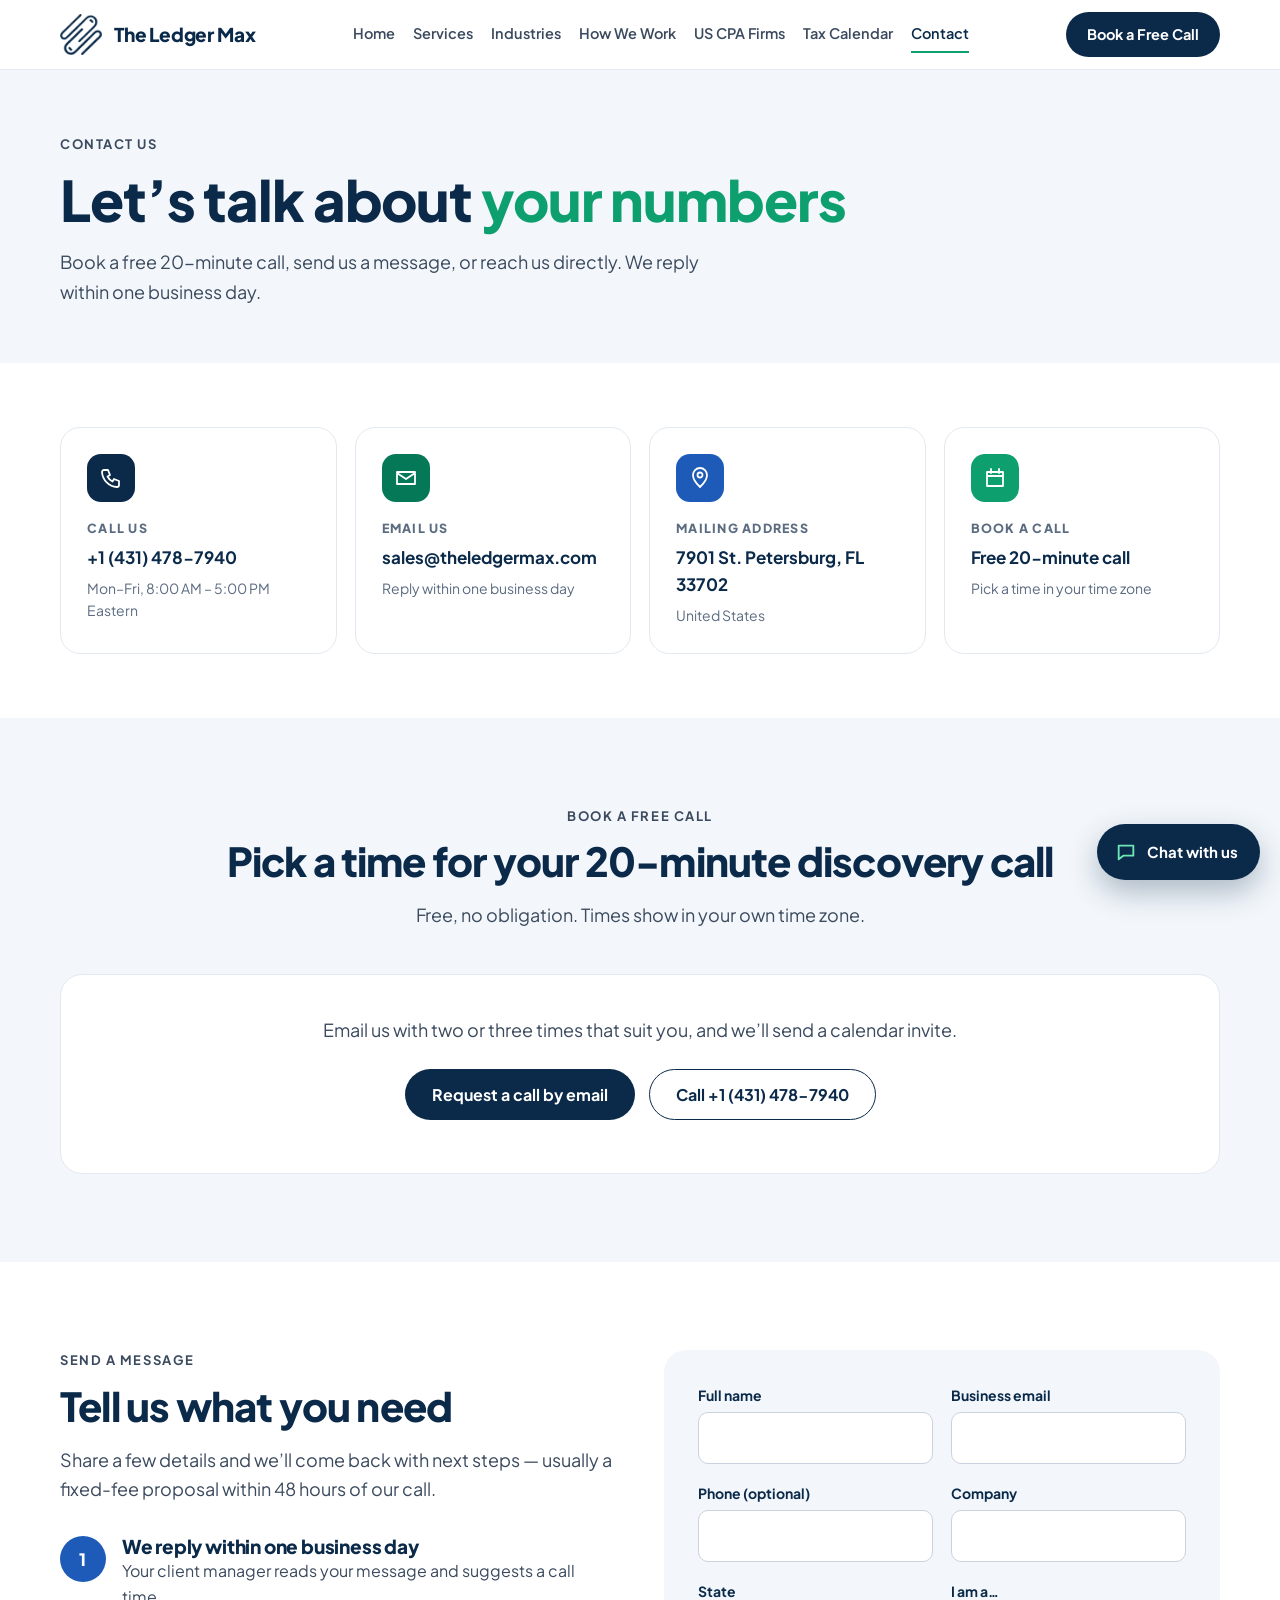
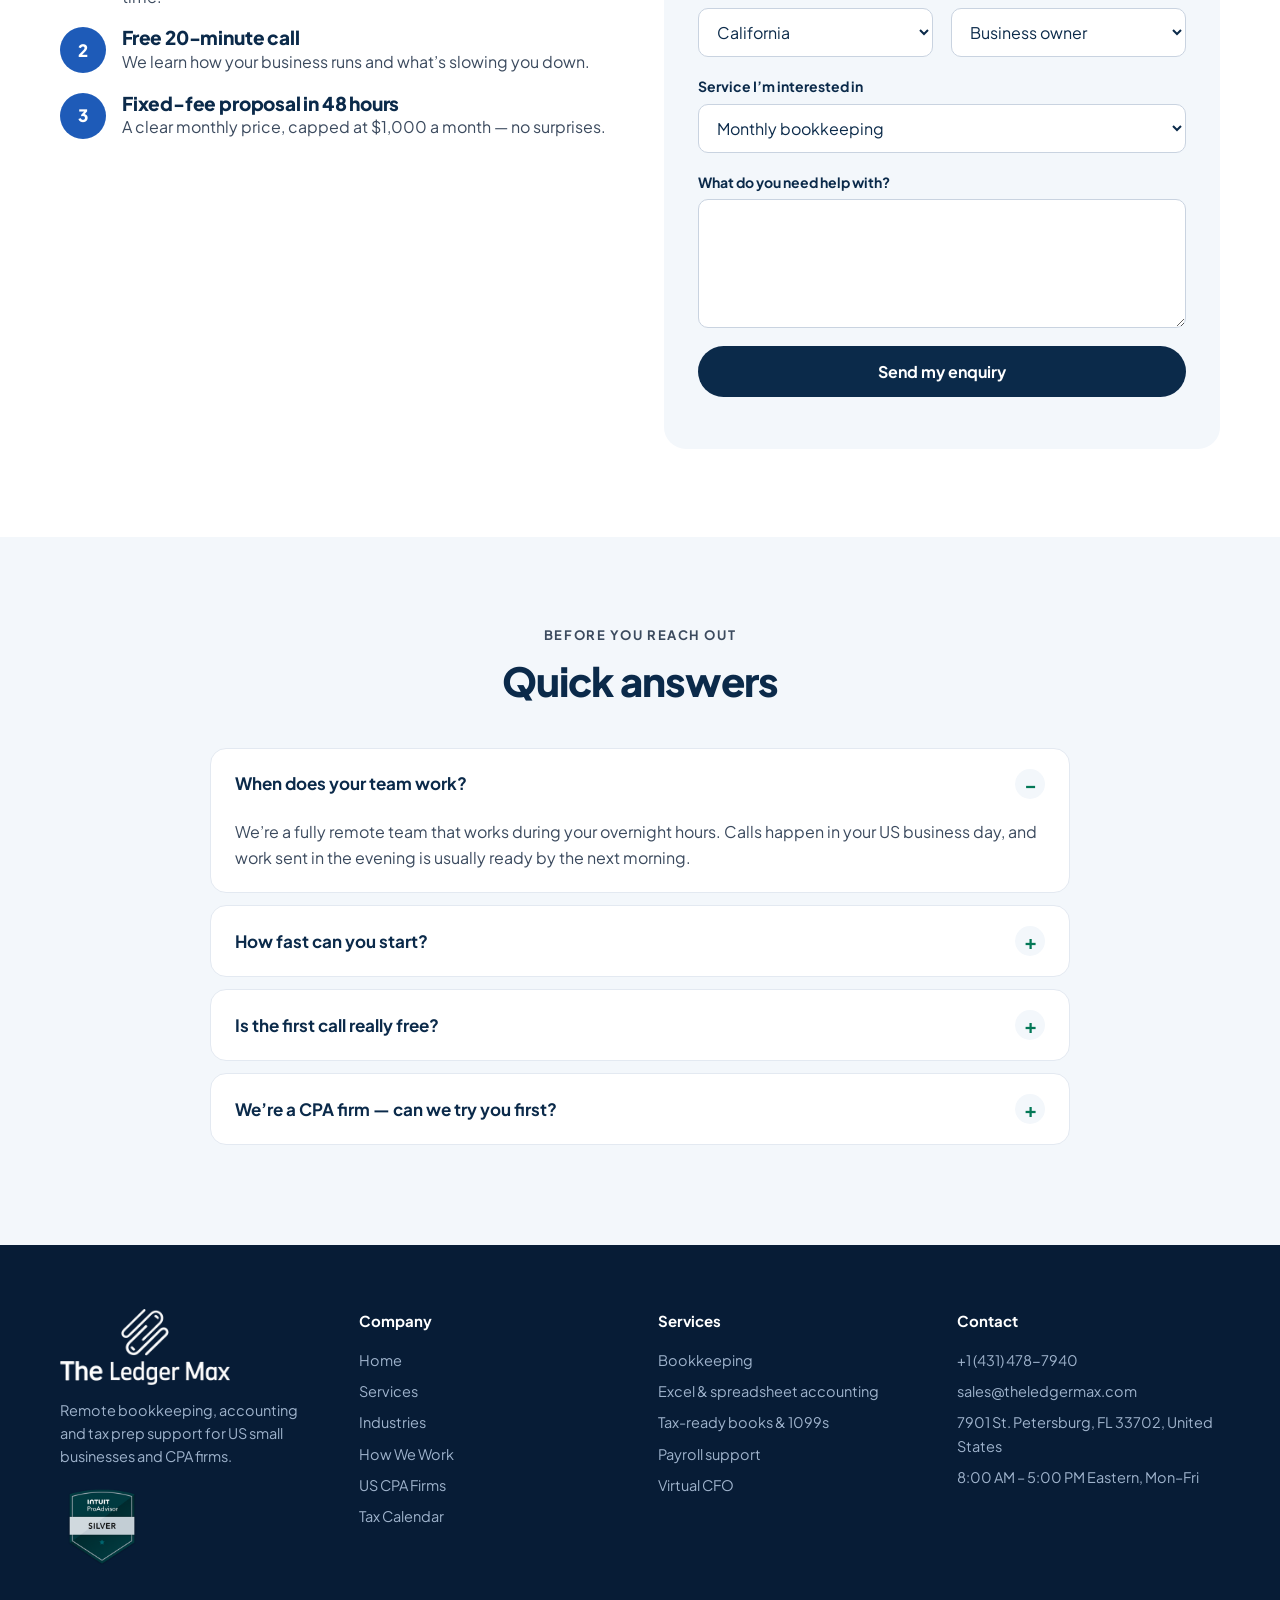
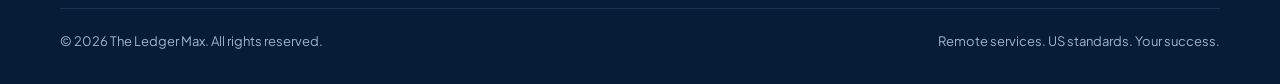
==== contact.html @ 96babe18 "Update site — add contact page and refresh content Added contact.html; updated index, services, indu" ====
<!doctype html>
<html lang="en">
<head>
<meta charset="utf-8">
<meta name="viewport" content="width=device-width, initial-scale=1, viewport-fit=cover">
<title>Contact Us | The Ledger Max</title>
<meta name="description" content="Contact The Ledger Max: call +1 (431) 478-7940, email sales@theledgermax.com, book a free 20-minute discovery call or send us a message.">
<link rel="canonical" href="https://theledgermax.com/contact">
<meta property="og:type" content="website">
<meta property="og:title" content="Contact Us | The Ledger Max">
<meta property="og:description" content="Contact The Ledger Max: call +1 (431) 478-7940, email sales@theledgermax.com, book a free 20-minute discovery call or send us a message.">
<meta property="og:url" content="https://theledgermax.com/contact">
<meta property="og:image" content="https://theledgermax.com/assets/img/the-logo-navy.png">
<meta name="theme-color" content="#0B2A4A">
<link rel="icon" type="image/png" href="/assets/img/favicon.png">
<link rel="preconnect" href="https://fonts.googleapis.com">
<link rel="preconnect" href="https://fonts.gstatic.com" crossorigin>
<link href="https://fonts.googleapis.com/css2?family=Plus+Jakarta+Sans:wght@400;500;600;700;800&display=swap" rel="stylesheet">
<link rel="stylesheet" href="/assets/css/styles.css">
<script type="application/ld+json">{"@context":"https://schema.org","@type":"AccountingService","name":"The Ledger Max","url":"https://theledgermax.com","telephone":"+1-431-478-7940","email":"sales@theledgermax.com","areaServed":"US","address":{"@type":"PostalAddress","streetAddress":"7901","addressLocality":"St. Petersburg","addressRegion":"FL","postalCode":"33702","addressCountry":"US"}}</script>
</head>
<body>
<a class="sr-only" href="#main">Skip to content</a>
<header class="site-header">
  <div class="wrap header-inner">
    <a class="brand" href="/" aria-label="The Ledger Max home">
      <img src="/assets/img/icon-navy.png" alt="" width="42" height="41">
      <span><span class="brand-name">The Ledger Max</span><span class="brand-tag">Remote Accounting for US Businesses &amp; CPA Firms</span></span>
    </a>
    <nav class="nav" id="site-nav" aria-label="Main">
        <a href="/">Home</a>
        <a href="/services">Services</a>
        <a href="/industries">Industries</a>
        <a href="/how-we-work">How We Work</a>
        <a href="/us-cpa-firms">US CPA Firms</a>
        <a href="/tax-calendar">Tax Calendar</a>
        <a href="/contact" aria-current="page">Contact</a>
        <a class="btn btn-navy nav-cta" href="/contact#book">Book a Free Call</a>
    </nav>
    <div class="header-cta"><a class="btn btn-navy" href="/contact#book">Book a Free Call</a></div>
    <button class="nav-toggle" type="button" aria-label="Open menu" aria-expanded="false" aria-controls="site-nav">
      <svg width="22" height="22" viewBox="0 0 24 24" fill="none" stroke="#0B2A4A" stroke-width="2" stroke-linecap="round" aria-hidden="true"><path d="M4 7h16M4 12h16M4 17h16"/></svg>
    </button>
  </div>
</header>
<main id="main">
<section class="page-hero">
  <div class="wrap">
    <p class="eyebrow">Contact us</p>
    <h1>Let’s talk about <span class="hl">your numbers</span></h1>
    <p class="lead">Book a free 20-minute call, send us a message, or reach us directly. We reply within one business day.</p>
  </div>
</section>

<section class="section tight">
  <div class="wrap contact-cards">
    <a class="contact-card" href="tel:+14314787940">
      <span class="cc-ico"><svg viewBox="0 0 24 24" fill="none" stroke="#fff" stroke-width="1.8" stroke-linecap="round" stroke-linejoin="round" aria-hidden="true"><path d="M5 4h4l2 5-2.5 1.5a11 11 0 0 0 5 5L15 13l5 2v4a2 2 0 0 1-2 2A16 16 0 0 1 3 6a2 2 0 0 1 2-2"/></svg></span>
      <span class="cc-label">Call us</span>
      <strong>+1 (431) 478-7940</strong>
      <span class="cc-sub">Mon–Fri, 8:00 AM – 5:00 PM Eastern</span>
    </a>
    <a class="contact-card" href="mailto:sales@theledgermax.com">
      <span class="cc-ico"><svg viewBox="0 0 24 24" fill="none" stroke="#fff" stroke-width="1.8" stroke-linecap="round" stroke-linejoin="round" aria-hidden="true"><path d="M3 6h18v12H3zM3 7l9 6 9-6"/></svg></span>
      <span class="cc-label">Email us</span>
      <strong>sales@theledgermax.com</strong>
      <span class="cc-sub">Reply within one business day</span>
    </a>
    <div class="contact-card">
      <span class="cc-ico"><svg viewBox="0 0 24 24" fill="none" stroke="#fff" stroke-width="1.8" stroke-linecap="round" stroke-linejoin="round" aria-hidden="true"><path d="M12 21s-7-6.5-7-12a7 7 0 0 1 14 0c0 5.5-7 12-7 12zM12 11.5a2.5 2.5 0 1 0 0-5a2.5 2.5 0 0 0 0 5"/></svg></span>
      <span class="cc-label">Mailing address</span>
      <strong>7901 St. Petersburg, FL 33702</strong>
      <span class="cc-sub">United States</span>
    </div>
    <a class="contact-card" href="#book">
      <span class="cc-ico"><svg viewBox="0 0 24 24" fill="none" stroke="#fff" stroke-width="1.8" stroke-linecap="round" stroke-linejoin="round" aria-hidden="true"><path d="M4 6h16v14H4zM4 10h16M8 3v4M16 3v4"/></svg></span>
      <span class="cc-label">Book a call</span>
      <strong>Free 20-minute call</strong>
      <span class="cc-sub">Pick a time in your time zone</span>
    </a>
  </div>
</section>

<section class="section tint" id="book">
  <div class="wrap">
    <div class="center section-head">
      <p class="eyebrow">Book a free call</p>
      <h2>Pick a time for your 20-minute discovery call</h2>
      <p class="lead">Free, no obligation. Times show in your own time zone.</p>
    </div>
    <div class="booking-box" id="booking-box">
      <div class="booking-fallback">
        <p class="lead" style="margin-top:0">Email us with two or three times that suit you, and we’ll send a calendar invite.</p>
        <div class="btn-row" style="justify-content:center;margin-top:8px">
          <a class="btn btn-navy" href="mailto:sales@theledgermax.com?subject=Free%20discovery%20call">Request a call by email</a>
          <a class="btn btn-ghost" href="tel:+14314787940">Call +1 (431) 478-7940</a>
        </div>
      </div>
    </div>
  </div>
</section>

<section class="section" id="message">
  <div class="wrap split" style="align-items:flex-start">
    <div>
      <p class="eyebrow">Send a message</p>
      <h2>Tell us what you need</h2>
      <p class="lead">Share a few details and we’ll come back with next steps — usually a fixed-fee proposal within 48 hours of our call.</p>
      <ol class="steps" style="grid-template-columns:1fr;gap:18px;margin-top:32px">
        <li style="flex-direction:row;align-items:flex-start;gap:16px"><span class="step-num">1</span><div><h3>We reply within one business day</h3><p>Your client manager reads your message and suggests a call time.</p></div></li>
        <li style="flex-direction:row;align-items:flex-start;gap:16px"><span class="step-num">2</span><div><h3>Free 20-minute call</h3><p>We learn how your business runs and what’s slowing you down.</p></div></li>
        <li style="flex-direction:row;align-items:flex-start;gap:16px"><span class="step-num">3</span><div><h3>Fixed-fee proposal in 48 hours</h3><p>A clear monthly price, capped at $1,000 a month — no surprises.</p></div></li>
      </ol>
    </div>
    <form class="contact-form" id="contact-form" novalidate>
      <input type="hidden" name="_subject" value="New enquiry from theledgermax.com">
      <label class="field">Full name<input type="text" name="name" id="cf-name" required autocomplete="name"></label>
      <label class="field">Business email<input type="email" name="email" id="cf-email" required autocomplete="email"></label>
      <label class="field">Phone (optional)<input type="tel" name="phone" id="cf-phone" autocomplete="tel"></label>
      <label class="field">Company<input type="text" name="company" id="cf-company" autocomplete="organization"></label>
      <label class="field">State
        <select name="state" id="cf-state">
          <option>California</option><option>Texas</option><option>Florida</option><option>New York</option><option>Illinois</option><option>Georgia</option><option>North Carolina</option><option>Pennsylvania</option><option>New Jersey</option><option>Ohio</option><option>Other state</option>
        </select>
      </label>
      <label class="field">I am a…
        <select name="role" id="cf-role"><option>Business owner</option><option>CPA or EA firm</option><option>E-commerce seller</option><option>Startup founder</option></select>
      </label>
      <label class="field full">Service I’m interested in
        <select name="service" id="cf-service">
          <option>Monthly bookkeeping</option><option>Catch-up &amp; clean-up</option><option>Excel &amp; spreadsheet accounting</option><option>Accounts payable &amp; receivable</option><option>Financial reporting &amp; KPIs</option><option>Virtual CFO</option><option>Tax-ready books &amp; 1099 support</option><option>Sales tax reporting support</option><option>Payroll support</option><option>QuickBooks / Xero setup</option><option>CPA firm: tax prep or bookkeeping</option><option>Not sure yet</option>
        </select>
      </label>
      <label class="field full">What do you need help with?<textarea name="message" id="cf-message" rows="4"></textarea></label>
      <button class="btn btn-navy full" type="submit">Send my enquiry</button>
      <p class="form-msg" role="status"></p>
    </form>
  </div>
</section>

<section class="section tint">
  <div class="wrap">
    <div class="center section-head"><p class="eyebrow">Before you reach out</p><h2>Quick answers</h2></div>
    <div class="faq">
      <details open><summary>When does your team work?</summary><p>We’re a fully remote team that works during your overnight hours. Calls happen in your US business day, and work sent in the evening is usually ready by the next morning.</p></details>
      <details><summary>How fast can you start?</summary><p>Most clients are onboarded within five working days of signing: secure access, a clean-up plan, system setup, and your first monthly cycle.</p></details>
      <details><summary>Is the first call really free?</summary><p>Yes. The 20-minute discovery call is free and there’s no obligation. If we’re a fit, you get a fixed-fee proposal within 48 hours.</p></details>
      <details><summary>We’re a CPA firm — can we try you first?</summary><p>Yes. Send one sample return or one bookkeeping clean-up and we’ll complete it free so you can judge the quality. <a href="/us-cpa-firms">See CPA firm services</a>.</p></details>
    </div>
  </div>
</section>

</main>
<footer class="site-footer">
  <div class="wrap">
    <div class="footer-grid">
      <div>
        <img class="footer-logo" src="/assets/img/the-logo-white.png" alt="The Ledger Max" width="170" height="76">
        <p>Remote bookkeeping, accounting and tax prep support for US small businesses and CPA firms.</p>
        <img src="/assets/img/proadvisor-silver.png" alt="Intuit QuickBooks ProAdvisor Silver badge" width="84" height="84" style="margin-top:16px">
      </div>
      <div>
        <h4>Company</h4>
        <a href="/">Home</a><a href="/services">Services</a><a href="/industries">Industries</a><a href="/how-we-work">How We Work</a><a href="/us-cpa-firms">US CPA Firms</a><a href="/tax-calendar">Tax Calendar</a>
      </div>
      <div>
        <h4>Services</h4>
        <a href="/services">Bookkeeping</a><a href="/services">Excel &amp; spreadsheet accounting</a><a href="/services">Tax-ready books &amp; 1099s</a><a href="/services">Payroll support</a><a href="/services">Virtual CFO</a>
      </div>
      <div>
        <h4>Contact</h4>
        <a href="tel:+14314787940">+1 (431) 478-7940</a>
        <a href="mailto:sales@theledgermax.com">sales@theledgermax.com</a>
        <p style="padding:4px 0">7901 St. Petersburg, FL 33702, United States</p>
        <p style="padding:4px 0">8:00 AM – 5:00 PM Eastern, Mon–Fri</p>
      </div>
    </div>
    <div class="footer-bottom">
      <span>© <span data-year>2026</span> The Ledger Max. All rights reserved.</span>
      <span>Remote services. US standards. Your success.</span>
    </div>
  </div>
</footer>
<script src="/assets/js/config.js"></script>
<script src="/assets/js/site.js" defer></script>
</body>
</html>
---- assets/css/styles.css ----
/* The Ledger Max — site styles
   Palette: navy #0B2A4A · green #0E9F6E (large text/icons) · dark green #047857 (buttons/small text)
   tint #F3F7FB · border #E3E9F1 · body #3B4A5E · muted #5B6B80 · blue #1E5BB8 */
:root {
  --navy: #0B2A4A;
  --navy-2: #123A63;
  --navy-deep: #071C36;
  --green: #0E9F6E;
  --green-dark: #047857;
  --green-light: #6EE7B7;
  --tint: #F3F7FB;
  --line: #E3E9F1;
  --body: #3B4A5E;
  --muted: #5B6B80;
  --blue: #1E5BB8;
  --on-navy: #C9D6E5;
  --radius: 18px;
  --font: 'Plus Jakarta Sans', system-ui, -apple-system, 'Segoe UI', sans-serif;
}
*, *::before, *::after { box-sizing: border-box; }
html { scroll-behavior: smooth; }
@media (prefers-reduced-motion: reduce) { html { scroll-behavior: auto; } }
body { margin: 0; font-family: var(--font); color: var(--navy); background: #fff; line-height: 1.6; font-size: 16px; -webkit-font-smoothing: antialiased; }
img { max-width: 100%; height: auto; display: block; }
a { color: var(--green-dark); }
a:hover { color: #065F46; }
:focus-visible { outline: 3px solid var(--green); outline-offset: 2px; }
h1, h2, h3 { line-height: 1.15; letter-spacing: -0.02em; margin: 0; text-wrap: balance; }
h1 { font-size: clamp(34px, 4.6vw, 56px); font-weight: 800; }
h2 { font-size: clamp(28px, 3.4vw, 40px); font-weight: 800; }
h3 { font-size: 19px; font-weight: 800; letter-spacing: -0.01em; }
p { margin: 0; }
.hl { color: var(--green); }
.wrap { max-width: 1200px; margin: 0 auto; padding-left: max(20px, env(safe-area-inset-left)); padding-right: max(20px, env(safe-area-inset-right)); }
.section { padding-block: 88px; }
.section.tight { padding-block: 64px; }
.section.flush-top { padding-top: 0; }
.tint { background: var(--tint); }
.navy { background: var(--navy); color: #fff; }
.navy p, .navy li { color: var(--on-navy); }
.eyebrow { font-size: 13px; font-weight: 700; letter-spacing: 0.12em; text-transform: uppercase; color: var(--body); margin-bottom: 12px; }
.navy .eyebrow { color: var(--green-light); }
.lead { font-size: 18px; line-height: 1.65; color: var(--body); max-width: 640px; margin-top: 16px; }
.navy .lead { color: var(--on-navy); }
.center { text-align: center; }
.center .lead { margin-left: auto; margin-right: auto; }
.section-head { margin-bottom: 44px; }
.muted { color: var(--muted); }
.small { font-size: 14px; }
.note { font-size: 13.5px; line-height: 1.6; color: var(--muted); margin-top: 18px; }
.sr-only { position: absolute; width: 1px; height: 1px; overflow: hidden; clip: rect(0 0 0 0); white-space: nowrap; }

/* buttons */
.btn { display: inline-flex; align-items: center; justify-content: center; gap: 8px; min-height: 48px; padding: 12px 26px; border-radius: 999px; font: inherit; font-weight: 700; font-size: 16px; text-decoration: none; cursor: pointer; border: 1.5px solid transparent; transition: transform .15s ease, box-shadow .15s ease; }
.btn:hover { transform: translateY(-1px); }
.btn-navy { background: var(--navy); color: #fff; }
.btn-navy:hover { color: #fff; box-shadow: 0 8px 20px rgba(11,42,74,.2); }
.btn-green { background: var(--green-dark); color: #fff; }
.btn-green:hover { color: #fff; box-shadow: 0 8px 20px rgba(4,120,87,.25); }
.btn-ghost { background: transparent; color: var(--navy); border-color: var(--navy); }
.btn-ghost:hover { color: var(--navy); background: var(--tint); }
.btn-ghost-light { background: transparent; color: #fff; border-color: #4F6B8C; }
.btn-ghost-light:hover { color: #fff; border-color: #fff; }
.btn-row { display: flex; flex-wrap: wrap; gap: 14px; margin-top: 32px; }
.text-link { font-weight: 700; text-decoration: none; }
.text-link:hover { text-decoration: underline; }

/* header */
.site-header { background: #fff; border-bottom: 1px solid var(--line); position: sticky; top: 0; z-index: 40; }
.header-inner { display: flex; align-items: center; justify-content: space-between; gap: 16px; padding-block: 12px; }
.brand { display: flex; align-items: center; gap: 12px; text-decoration: none; color: var(--navy); }
.brand img { width: 42px; height: auto; }
.brand-name { font-weight: 800; font-size: 19px; letter-spacing: -0.01em; display: block; line-height: 1.2; }
.brand-tag { font-size: 11.5px; color: var(--muted); font-weight: 500; display: block; }
.nav { display: flex; align-items: center; gap: 18px; }
.nav a, .header-cta .btn { white-space: nowrap; }
@media (max-width: 1320px) { .brand-tag { display: none; } }
.nav a { color: var(--body); text-decoration: none; font-weight: 600; font-size: 14.5px; padding-block: 6px; border-bottom: 2px solid transparent; }
.nav a:hover { color: var(--navy); }
.nav a[aria-current="page"] { color: var(--navy); border-bottom-color: var(--green); }
.header-cta { display: inline-flex; }
.header-cta .btn { min-height: 44px; padding: 10px 20px; font-size: 14.5px; }
.nav-toggle { display: none; width: 44px; height: 44px; border: 1px solid var(--line); border-radius: 12px; background: #fff; cursor: pointer; align-items: center; justify-content: center; }
@media (max-width: 1180px) {
  .nav-toggle { display: inline-flex; }
  .nav { display: none; position: absolute; left: 0; right: 0; top: 100%; background: #fff; border-bottom: 1px solid var(--line); flex-direction: column; align-items: stretch; gap: 0; padding: 8px 20px 18px; }
  .nav.open { display: flex; }
  .nav a { padding: 12px 0; border-bottom: 1px solid var(--line); }
  .nav a[aria-current="page"] { border-bottom-color: var(--line); color: var(--green-dark); }
  .header-cta { display: none; }
  .nav .nav-cta { display: block; margin-top: 12px; border: 0; }
}
.nav .nav-cta { display: none; }
@media (max-width: 1180px) { .nav .nav-cta { display: block; } }

/* layout helpers */
.grid { display: grid; grid-template-columns: repeat(auto-fit, minmax(250px, 1fr)); gap: 20px; }
.grid-3 { display: grid; grid-template-columns: repeat(auto-fit, minmax(280px, 1fr)); gap: 22px; }
.split { display: flex; flex-wrap: wrap; gap: 48px; align-items: center; }
.split > * { flex: 1 1 420px; min-width: 0; }
.card { background: #fff; border: 1px solid var(--line); border-radius: var(--radius); padding: 28px; }
.card p { color: var(--body); }
.card h3 + p { margin-top: 8px; }
.icon-tile { width: 52px; height: 52px; border-radius: 14px; display: inline-flex; align-items: center; justify-content: center; margin-bottom: 16px; }
.icon-tile svg { width: 26px; height: 26px; }
.t-green { background: var(--green); } .t-blue { background: var(--blue); } .t-navy { background: var(--navy); }
.check { list-style: none; padding: 0; margin: 0; display: flex; flex-direction: column; gap: 10px; }
.check li { position: relative; padding-left: 28px; color: var(--body); }
.check li::before { content: ""; position: absolute; left: 0; top: 4px; width: 18px; height: 18px; border-radius: 50%; background: var(--green) url("data:image/svg+xml,%3Csvg xmlns='http://www.w3.org/2000/svg' viewBox='0 0 18 18'%3E%3Cpath d='M5 9.5l2.5 2.5L13 6.5' fill='none' stroke='white' stroke-width='2' stroke-linecap='round' stroke-linejoin='round'/%3E%3C/svg%3E") center/18px no-repeat; }
.navy .check li { color: var(--on-navy); }
.chips { display: flex; flex-wrap: wrap; gap: 8px; }
.chip { font-size: 13px; font-weight: 700; background: var(--tint); border: 1px solid #DCE4EE; padding: 6px 12px; border-radius: 999px; color: var(--navy); }
.pill { display: inline-block; font-size: 11.5px; font-weight: 800; letter-spacing: .08em; background: var(--green); color: #fff; padding: 5px 11px; border-radius: 999px; }

/* hero */
.hero { padding-block: 72px 88px; }
.hero h1 { margin-top: 4px; }
.hero-visual { background: var(--tint); border-radius: 28px; padding: 32px; display: flex; flex-direction: column; gap: 16px; max-width: 540px; }
.close-card { background: #fff; border-radius: 18px; padding: 24px; box-shadow: 0 18px 44px rgba(11,42,74,.12); }
.close-card .head { display: flex; justify-content: space-between; align-items: center; gap: 12px; }
.status { font-size: 12px; font-weight: 700; color: var(--green-dark); background: #E6F6EF; padding: 6px 12px; border-radius: 999px; }
.close-row { display: flex; justify-content: space-between; align-items: center; gap: 12px; padding: 12px 0; border-top: 1px solid #EDF1F6; font-size: 15px; }
.close-row span:first-child { display: flex; align-items: center; gap: 12px; }
.close-row .tag { font-size: 11.5px; font-weight: 700; letter-spacing: .06em; color: var(--muted); }
.dot-done { width: 20px; height: 20px; border-radius: 50%; background: var(--green) url("data:image/svg+xml,%3Csvg xmlns='http://www.w3.org/2000/svg' viewBox='0 0 20 20'%3E%3Cpath d='M6 10.5l2.5 2.5L14 7.5' fill='none' stroke='white' stroke-width='2' stroke-linecap='round' stroke-linejoin='round'/%3E%3C/svg%3E") center no-repeat; flex: none; }
.dot-wip { width: 20px; height: 20px; border-radius: 50%; border: 2px dashed var(--blue); flex: none; }
.time-pair { display: flex; flex-wrap: wrap; gap: 14px; }
.time-pair > div { flex: 1 1 180px; border-radius: 16px; padding: 18px 20px; }
.time-pair .t-label { font-size: 12px; font-weight: 700; letter-spacing: .08em; }
.time-pair .t-val { font-size: 24px; font-weight: 800; margin-top: 4px; }

/* page hero (inner pages) */
.page-hero { background: var(--tint); padding-block: 64px 56px; }
.page-hero.dark { background: var(--navy); color: #fff; }
.page-hero.dark h1 { color: #fff; }

/* certifications strip */
.cert-strip { display: flex; flex-wrap: wrap; align-items: center; justify-content: space-between; gap: 22px 36px; border: 1px solid var(--line); border-radius: 22px; padding: 22px 30px; }
.cert { display: flex; align-items: center; gap: 16px; }
.cert img { width: 92px; height: 92px; object-fit: contain; }

/* audience cards */
.aud { display: flex; flex-direction: column; gap: 12px; text-decoration: none; border-radius: 22px; padding: 34px; }
.aud.light { border: 1px solid var(--line); color: var(--navy); background: #fff; }
.aud.dark { background: var(--navy); color: #fff; }
.aud .kicker { font-size: 12.5px; font-weight: 800; letter-spacing: .1em; }
.aud.light .kicker { color: var(--green-dark); } .aud.dark .kicker { color: var(--green-light); }
.aud .title { font-weight: 800; font-size: 24px; line-height: 1.25; }
.aud.light p { color: var(--body); } .aud.dark p { color: var(--on-navy); }
.aud .go { font-weight: 700; font-size: 15px; margin-top: 4px; }
.aud.light .go { color: var(--green-dark); } .aud.dark .go { color: var(--green-light); }

/* service cards (home) */
.svc-card { display: flex; flex-direction: column; text-decoration: none; color: var(--navy); }
.svc-card:hover { color: var(--navy); border-color: #C9D3E0; }
.svc-card .more { margin-top: auto; padding-top: 14px; font-weight: 700; font-size: 14.5px; color: var(--green-dark); }

/* industry mini cards (home) */
.ind-card { border: 1px solid var(--line); border-radius: 16px; overflow: hidden; }
.ind-card .ico { height: 104px; background: var(--tint); display: flex; align-items: center; justify-content: center; }
.ind-card .ico svg { width: 44px; height: 44px; }
.ind-card .txt { padding: 18px; }
.ind-card .txt p { font-size: 13.5px; color: var(--muted); margin-top: 6px; }

/* why */
.why-item { display: flex; gap: 16px; align-items: flex-start; }
.why-ico { width: 56px; height: 56px; border-radius: 50%; background: #fff; box-shadow: 0 6px 18px rgba(11,42,74,.08); display: inline-flex; align-items: center; justify-content: center; flex: none; }
.why-ico svg { width: 26px; height: 26px; }
.why-item p { color: var(--body); margin-top: 6px; font-size: 15px; }

/* steps */
.steps { list-style: none; margin: 0; padding: 0; display: grid; grid-template-columns: repeat(auto-fit, minmax(230px, 1fr)); gap: 28px; }
.steps li { display: flex; flex-direction: column; gap: 10px; }
.step-num { width: 46px; height: 46px; border-radius: 50%; background: var(--blue); color: #fff; display: inline-flex; align-items: center; justify-content: center; font-weight: 800; font-size: 17px; }
.steps p { color: var(--body); }

/* band */
.band { background: var(--navy); color: #fff; border-radius: 24px; padding: 52px; display: flex; flex-wrap: wrap; gap: 32px; align-items: center; justify-content: space-between; }
.band p { color: var(--on-navy); }
.band > div { flex: 1 1 480px; min-width: 0; }
@media (max-width: 600px) { .band { padding: 32px 24px; } }

/* tables */
.table-wrap { overflow-x: auto; border: 1px solid var(--line); border-radius: 18px; background: #fff; }
table { width: 100%; border-collapse: collapse; font-size: 15px; min-width: 640px; }
th { background: var(--navy); color: #fff; text-align: left; padding: 14px 18px; font-weight: 700; }
td { padding: 14px 18px; border-top: 1px solid var(--line); vertical-align: top; }
td.form { color: var(--blue); font-weight: 700; font-size: 14px; }
td .sub { display: block; font-size: 13px; color: var(--muted); margin-top: 3px; font-weight: 500; }
tr.is-next td { background: var(--tint); }
tr[hidden] { display: none; }

/* segmented controls */
.seg { display: inline-flex; flex-wrap: wrap; gap: 4px; padding: 4px; background: var(--tint); border-radius: 999px; }
.seg button { border: 0; background: transparent; font: inherit; font-size: 14px; font-weight: 700; color: var(--body); padding: 10px 18px; border-radius: 999px; min-height: 44px; cursor: pointer; }
.seg button[aria-pressed="true"], .seg button[aria-selected="true"] { background: var(--navy); color: #fff; }
.chip-btns { display: flex; flex-wrap: wrap; gap: 8px; }
.chip-btns button { font: inherit; font-size: 14.5px; font-weight: 700; padding: 10px 18px; border-radius: 999px; min-height: 44px; cursor: pointer; background: #fff; color: var(--navy); border: 1.5px solid #C9D3E0; }
.chip-btns button[aria-pressed="true"], .chip-btns button[aria-selected="true"] { background: var(--navy); color: #fff; border-color: var(--navy); }
.head-row { display: flex; flex-wrap: wrap; justify-content: space-between; align-items: flex-end; gap: 20px; margin-bottom: 28px; }

/* pricing */
.plan { display: flex; flex-direction: column; gap: 16px; border-radius: 22px; padding: 34px 30px; border: 1px solid var(--line); background: #fff; }
.plan.featured { background: var(--navy); color: #fff; border-color: var(--navy); box-shadow: 0 22px 50px rgba(11,42,74,.22); }
.plan .top { display: flex; justify-content: space-between; align-items: center; gap: 10px; }
.plan .name { font-weight: 800; font-size: 21px; }
.plan .for { font-size: 15px; color: var(--muted); }
.plan.featured .for, .plan.featured .per { color: var(--on-navy); }
.plan .price { font-weight: 800; font-size: 34px; letter-spacing: -0.02em; }
.plan .per { font-size: 15px; color: var(--muted); font-weight: 500; }
.plan .basis { font-size: 14px; font-weight: 700; color: var(--green-dark); }
.plan.featured .basis { color: var(--green-light); }
.plan .check { border-top: 1px solid var(--line); padding-top: 18px; }
.plan.featured .check { border-top-color: #1E4470; }
.plan .btn { margin-top: auto; }
.plan.featured .check li { color: var(--on-navy); }
.addons { display: grid; grid-template-columns: repeat(auto-fit, minmax(240px, 1fr)); gap: 14px; margin-top: 32px; }
.addon { background: #fff; border: 1px solid var(--line); border-radius: 14px; padding: 18px 20px; }
.addon strong { display: block; }
.addon span { font-size: 14.5px; font-weight: 600; color: var(--green-dark); }

/* testimonials */
.quote { border: 1px dashed #B9C6D6; border-radius: 18px; padding: 28px; background: #fff; display: flex; flex-direction: column; gap: 18px; margin: 0; }
.quote blockquote { margin: 0; color: var(--body); }
.quote figcaption { display: flex; align-items: center; gap: 12px; }
.avatar { width: 44px; height: 44px; border-radius: 50%; background: var(--line); flex: none; }

/* booking & contact */
.booking-box { background: #fff; border: 1px solid var(--line); border-radius: 22px; overflow: hidden; min-height: 200px; }
.calendly-inline-widget { min-width: 320px; height: 700px; }
.booking-fallback { padding: 40px; text-align: center; display: flex; flex-direction: column; align-items: center; gap: 16px; }
.contact-form { background: var(--tint); border-radius: 22px; padding: 34px; display: grid; grid-template-columns: repeat(2, minmax(0, 1fr)); gap: 18px; }
.contact-form .full { grid-column: 1 / -1; }
.field { display: flex; flex-direction: column; gap: 6px; font-size: 14px; font-weight: 700; }
.field input, .field select, .field textarea { font: inherit; font-weight: 400; font-size: 16px; padding: 12px 14px; border: 1px solid #C9D3E0; border-radius: 10px; min-height: 46px; background: #fff; color: var(--navy); }
.field textarea { resize: vertical; min-height: 110px; }
.form-msg { grid-column: 1 / -1; font-size: 15px; font-weight: 600; }
.form-msg.ok { color: var(--green-dark); } .form-msg.err { color: #B42318; }
@media (max-width: 600px) { .contact-form { grid-template-columns: 1fr; padding: 24px; } }
.contact-list { display: flex; flex-direction: column; gap: 12px; margin-top: 28px; font-size: 16px; }

/* faq */
.faq { max-width: 860px; margin: 0 auto; }
.faq details { background: #fff; border: 1px solid var(--line); border-radius: 16px; margin-bottom: 12px; padding: 0 24px; }
.faq summary { list-style: none; cursor: pointer; padding: 20px 0; font-weight: 700; font-size: 17px; display: flex; justify-content: space-between; align-items: center; gap: 16px; min-height: 44px; }
.faq summary::-webkit-details-marker { display: none; }
.faq summary::after { content: "+"; width: 30px; height: 30px; border-radius: 50%; background: var(--tint); color: var(--green-dark); display: inline-flex; align-items: center; justify-content: center; font-size: 20px; flex: none; }
.faq details[open] summary::after { content: "−"; }
.faq details p { padding-bottom: 22px; color: var(--body); }

/* CTA band */
.cta-band { background: var(--navy); color: #fff; padding-block: 56px; }
.cta-band .inner { display: flex; flex-wrap: wrap; gap: 24px; align-items: center; justify-content: space-between; }
.cta-band .inner > div { flex: 1 1 520px; min-width: 0; }
.cta-band h2 { font-size: clamp(24px, 2.8vw, 32px); }
.cta-band p { color: var(--on-navy); margin-top: 10px; }

/* footer */
.site-footer { background: var(--navy-deep); color: #9FB3CC; padding-block: 64px 32px; font-size: 14.5px; }
.footer-grid { display: grid; grid-template-columns: repeat(auto-fit, minmax(200px, 1fr)); gap: 36px; }
.footer-grid h4 { color: #fff; margin: 0 0 12px; font-size: 15px; }
.footer-grid a { color: #9FB3CC; text-decoration: none; display: block; padding: 4px 0; }
.footer-grid a:hover { color: #fff; }
.footer-logo { width: 170px; margin-bottom: 14px; }
.footer-bottom { margin-top: 40px; padding-top: 22px; border-top: 1px solid #16345A; display: flex; flex-wrap: wrap; justify-content: space-between; gap: 12px; font-size: 13px; }

/* services page */
.svc { display: flex; flex-wrap: wrap; border: 1px solid var(--line); border-radius: 22px; overflow: hidden; background: #fff; }
.svc[hidden] { display: none; }
.svc .main { flex: 1 1 380px; min-width: 0; padding: 32px; display: flex; flex-direction: column; gap: 14px; }
.svc .side { flex: 1 1 440px; min-width: 0; background: var(--tint); padding: 32px; display: grid; grid-template-columns: repeat(auto-fit, minmax(200px, 1fr)); gap: 24px; }
.svc .cat { font-size: 12px; font-weight: 800; letter-spacing: .1em; color: var(--green-dark); }
.svc h2 { font-size: 25px; }
.svc .price { font-weight: 800; font-size: 26px; }
.svc .unit { font-size: 13px; color: var(--muted); }
.svc .label { font-size: 13px; font-weight: 800; letter-spacing: .06em; margin-bottom: 10px; }
.svc .side p { font-size: 14.5px; color: var(--body); }
.svc .check li { font-size: 14.5px; }
.svc-list { display: flex; flex-direction: column; gap: 22px; }

/* industries page */
.ind-layout { display: flex; flex-wrap: wrap; gap: 28px; align-items: flex-start; }
.ind-tabs { flex: 1 1 280px; max-width: 360px; min-width: 0; display: flex; flex-direction: column; gap: 8px; }
.ind-tabs button { font: inherit; text-align: left; cursor: pointer; border-radius: 14px; padding: 14px 16px; min-height: 56px; display: flex; align-items: center; gap: 14px; background: #fff; color: var(--navy); border: 1.5px solid var(--line); }
.ind-tabs button .ti { width: 40px; height: 40px; border-radius: 10px; background: var(--tint); display: inline-flex; align-items: center; justify-content: center; flex: none; }
.ind-tabs button .ti svg { width: 22px; height: 22px; stroke: var(--navy); }
.ind-tabs button strong { display: block; font-size: 15.5px; }
.ind-tabs button small { display: block; font-size: 12.5px; opacity: .8; }
.ind-tabs button[aria-selected="true"] { background: var(--navy); color: #fff; border-color: var(--navy); }
.ind-tabs button[aria-selected="true"] .ti { background: var(--green); }
.ind-tabs button[aria-selected="true"] .ti svg { stroke: #fff; }
.ind-panels { flex: 999 1 560px; min-width: 0; }
.ind-panel { border: 1px solid var(--line); border-radius: 24px; overflow: hidden; }
.ind-panel[hidden] { display: none; }
.ind-panel .top { background: var(--navy); color: #fff; padding: 32px; }
.ind-panel .top p { color: var(--on-navy); margin-top: 12px; max-width: 640px; }
.ind-panel .top h2 { margin-top: 14px; font-size: clamp(26px, 3vw, 34px); }
.ind-panel .body { padding: 32px; display: flex; flex-direction: column; gap: 32px; }
.ind-panel h3.label { font-size: 14px; letter-spacing: .08em; margin-bottom: 14px; }
.why-grid { display: grid; grid-template-columns: repeat(auto-fit, minmax(200px, 1fr)); gap: 12px; }
.why-grid div { background: var(--tint); border-radius: 14px; padding: 16px; font-size: 14.5px; color: var(--body); }
.flow { list-style: none; margin: 0; padding: 0; counter-reset: f; }
.flow li { counter-increment: f; position: relative; padding: 0 0 18px 52px; }
.flow li::before { content: counter(f); position: absolute; left: 0; top: 0; width: 34px; height: 34px; border-radius: 50%; background: var(--blue); color: #fff; font-weight: 800; font-size: 14px; display: flex; align-items: center; justify-content: center; }
.flow li::after { content: ""; position: absolute; left: 16px; top: 38px; bottom: 4px; width: 2px; background: #DCE4EE; }
.flow li:last-child::after { display: none; }
.flow .when { font-size: 12.5px; font-weight: 700; color: var(--green-dark); margin-left: 10px; }
.flow p { font-size: 14.5px; color: var(--body); margin-top: 4px; }
.ind-plans { display: grid; grid-template-columns: repeat(auto-fit, minmax(220px, 1fr)); gap: 14px; }
.ind-plan { background: var(--tint); border-radius: 16px; padding: 20px; display: flex; flex-direction: column; gap: 8px; }
.ind-plan.rec { background: var(--navy); color: #fff; }
.ind-plan .p { font-size: 24px; font-weight: 800; }
.ind-plan .b { font-size: 13px; font-weight: 700; color: var(--green-dark); }
.ind-plan.rec .b { color: var(--green-light); }
.ind-plan .check li { font-size: 14px; }
.ind-plan.rec .check li { color: var(--on-navy); }

/* how we work */
.onboard { display: grid; grid-template-columns: repeat(auto-fit, minmax(200px, 1fr)); border: 1px solid var(--line); border-radius: 18px; overflow: hidden; }
.onboard > div { padding: 26px 22px; border-right: 1px solid var(--line); display: flex; flex-direction: column; gap: 10px; }
.onboard .day { font-size: 12px; font-weight: 700; color: #fff; background: var(--navy); align-self: flex-start; padding: 5px 10px; border-radius: 6px; }
.onboard p { font-size: 15px; color: var(--body); }
.flow-panel[hidden] { display: none; }
.step-grid { display: grid; grid-template-columns: repeat(auto-fit, minmax(300px, 1fr)); gap: 16px; }
.step-card { background: #fff; border: 1px solid var(--line); border-radius: 18px; padding: 24px; display: flex; flex-direction: column; gap: 10px; }
.step-card .when { font-size: 12.5px; font-weight: 800; color: var(--green-dark); letter-spacing: .04em; }
.step-card dl { display: grid; grid-template-columns: auto 1fr; gap: 6px 12px; margin: 6px 0 0; font-size: 14px; }
.step-card dt { color: var(--muted); }
.step-card dd { margin: 0; font-weight: 600; }
.team-chain { display: flex; flex-wrap: wrap; gap: 10px; align-items: center; justify-content: center; margin-top: 28px; font-weight: 700; }
.team-chain span { background: var(--tint); padding: 10px 16px; border-radius: 10px; }
.team-chain .you { background: var(--navy); color: #fff; }
.progress { margin-top: 24px; background: #E6F6EF; border-radius: 14px; padding: 20px 22px; }
.progress .count { font-size: 32px; font-weight: 800; color: #064E3B; }
.bar { height: 8px; background: #A7F3D0; border-radius: 999px; margin-top: 12px; overflow: hidden; }
.bar span { display: block; height: 100%; width: 0; background: var(--green); transition: width .25s ease; }
fieldset.checklist { border: 1px solid var(--line); border-radius: 16px; padding: 20px 24px; margin: 0; }
fieldset.checklist legend { font-weight: 800; padding: 0 8px; }
.checklist label { display: flex; gap: 12px; align-items: flex-start; padding: 9px 0; cursor: pointer; min-height: 44px; }
.checklist input { width: 20px; height: 20px; margin-top: 2px; accent-color: var(--green); flex: none; }
.dark-card { background: var(--navy-2); border: 1px solid #2B4C72; border-radius: 18px; padding: 26px; color: #fff; }
.dark-card .k { font-size: 12px; font-weight: 800; letter-spacing: .1em; color: var(--green-light); }
.dark-card p { color: var(--on-navy); margin-top: 8px; }

/* timeline (CPA page) */
.timeline { background: var(--navy-2); border: 1px solid #2B4C72; border-radius: 18px; padding: 28px; }
.timeline ol { list-style: none; margin: 16px 0 0; padding: 0; }
.timeline li { position: relative; padding: 0 0 20px 30px; }
.timeline li::before { content: ""; position: absolute; left: 0; top: 6px; width: 12px; height: 12px; border-radius: 50%; background: var(--green-light); }
.timeline li::after { content: ""; position: absolute; left: 5px; top: 22px; bottom: 2px; width: 2px; background: #2B4C72; }
.timeline li:last-child::after { display: none; }
.timeline strong { display: block; font-size: 18px; color: #fff; }

/* tax state tabs */
.state-panel[hidden] { display: none; }

/* chat assistant */
#tlm-chat { position: fixed; right: max(20px, env(safe-area-inset-right)); bottom: max(20px, env(safe-area-inset-bottom)); z-index: 60; font-family: var(--font); }
.chat-btn { background: var(--navy); color: #fff; border: 0; border-radius: 999px; height: 56px; padding: 0 22px 0 18px; font: inherit; font-weight: 700; font-size: 15px; cursor: pointer; display: inline-flex; align-items: center; gap: 10px; box-shadow: 0 12px 30px rgba(11,42,74,.3); }
.chat-panel { position: absolute; right: 0; bottom: 70px; width: 360px; max-width: calc(100vw - 40px); height: 520px; max-height: calc(100vh - 120px); background: #fff; border: 1px solid var(--line); border-radius: 20px; box-shadow: 0 24px 60px rgba(11,42,74,.28); display: flex; flex-direction: column; overflow: hidden; }
.chat-panel[hidden] { display: none; }
.chat-head { background: var(--navy); color: #fff; padding: 14px 16px; display: flex; align-items: center; gap: 12px; }
.chat-head .av { width: 40px; height: 40px; border-radius: 50%; background: #fff; display: inline-flex; align-items: center; justify-content: center; flex: none; }
.chat-head .av img { width: 26px; }
.chat-head small { color: #9FB3CC; display: block; font-size: 12px; }
.chat-head button { margin-left: auto; width: 44px; height: 44px; background: transparent; border: 0; color: #fff; font-size: 24px; cursor: pointer; }
.chat-log { flex: 1; overflow-y: auto; padding: 16px; background: var(--tint); display: flex; flex-direction: column; gap: 10px; }
.msg { max-width: 84%; padding: 10px 13px; border-radius: 14px; font-size: 14px; line-height: 1.5; white-space: pre-line; }
.msg.bot { background: #fff; border: 1px solid var(--line); align-self: flex-start; }
.msg.user { background: var(--navy); color: #fff; align-self: flex-end; }
.msg a { font-weight: 700; }
.chat-quick { display: flex; flex-wrap: wrap; gap: 6px; padding: 10px 12px; background: var(--tint); border-top: 1px solid var(--line); }
.chat-quick button { background: #fff; border: 1.5px solid var(--navy); color: var(--navy); border-radius: 999px; padding: 7px 12px; font: inherit; font-size: 13px; font-weight: 700; cursor: pointer; }
.chat-form { display: flex; gap: 8px; padding: 12px; border-top: 1px solid var(--line); }
.chat-form input { flex: 1; min-width: 0; font: inherit; font-size: 14.5px; padding: 11px 14px; border: 1px solid #C9D3E0; border-radius: 999px; min-height: 44px; }
.chat-form button { width: 44px; height: 44px; border-radius: 50%; border: 0; background: var(--green-dark); color: #fff; cursor: pointer; display: inline-flex; align-items: center; justify-content: center; }

/* ---------- Button effects ---------- */
.btn { position: relative; overflow: hidden; isolation: isolate; transition: transform .2s cubic-bezier(.2,.8,.2,1), box-shadow .2s ease, background-color .2s ease, color .2s ease, border-color .2s ease; }
.btn::before { content: ""; position: absolute; inset: 0; z-index: -1; background: linear-gradient(110deg, transparent 20%, rgba(255,255,255,.28) 45%, transparent 70%); transform: translateX(-120%); transition: transform .6s ease; pointer-events: none; }
.btn:hover::before { transform: translateX(120%); }
.btn:hover { transform: translateY(-2px); }
.btn:active { transform: translateY(0) scale(.97); transition-duration: .08s; }
.btn-navy:hover { background: #12406B; box-shadow: 0 10px 24px rgba(11,42,74,.28); }
.btn-green:hover { background: #05936A; box-shadow: 0 10px 24px rgba(4,120,87,.32); }
.btn-ghost:hover { background: var(--navy); color: #fff; box-shadow: 0 10px 24px rgba(11,42,74,.18); }
.btn-ghost::before { background: linear-gradient(110deg, transparent 20%, rgba(11,42,74,.08) 45%, transparent 70%); }
.btn-ghost-light:hover { background: rgba(255,255,255,.1); }
.btn .arrow { display: inline-block; transition: transform .2s ease; }
.btn:hover .arrow, .text-link:hover .arrow, .aud:hover .arrow, .svc-card:hover .arrow { transform: translateX(4px); }
.text-link .arrow, .aud .arrow, .svc-card .arrow { display: inline-block; transition: transform .2s ease; }
.ripple { position: absolute; border-radius: 50%; transform: scale(0); background: rgba(255,255,255,.45); animation: ripple .6s ease-out forwards; pointer-events: none; z-index: -1; }
.btn-ghost .ripple, .chip-btns .ripple, .seg .ripple { background: rgba(11,42,74,.15); }
@keyframes ripple { to { transform: scale(2.6); opacity: 0; } }
.chip-btns button, .seg button, .chat-quick button, .ind-tabs button { position: relative; overflow: hidden; transition: background-color .2s ease, color .2s ease, border-color .2s ease, transform .15s ease, box-shadow .2s ease; }
.chip-btns button:hover { border-color: var(--navy); transform: translateY(-1px); }
.chip-btns button[aria-pressed="true"]:hover, .chip-btns button[aria-selected="true"]:hover { box-shadow: 0 6px 16px rgba(11,42,74,.2); }
.seg button:hover:not([aria-pressed="true"]) { background: #E3E9F1; }
.chat-quick button:hover { background: var(--navy); color: #fff; }
.ind-tabs button:hover:not([aria-selected="true"]) { border-color: #B9C6D6; transform: translateX(3px); }
.chat-btn { transition: transform .2s ease, box-shadow .2s ease; }
.chat-btn:hover { transform: translateY(-2px); box-shadow: 0 16px 36px rgba(11,42,74,.36); }
.chat-btn:active { transform: scale(.97); }
.card, .svc-card, .aud, .contact-card { transition: transform .2s ease, box-shadow .2s ease, border-color .2s ease; }
a.card:hover, .svc-card:hover, .aud:hover, a.contact-card:hover { transform: translateY(-3px); box-shadow: 0 16px 36px rgba(11,42,74,.10); }
@media (prefers-reduced-motion: reduce) {
  .btn, .btn::before, .btn .arrow, .chip-btns button, .chat-btn, .card, .svc-card, .aud, .contact-card { transition: none !important; }
  .btn:hover, .btn:active, a.card:hover, .svc-card:hover, .aud:hover, a.contact-card:hover { transform: none; }
  .btn::before { display: none; }
  .ripple { display: none; }
}

/* ---------- Contact page ---------- */
.contact-cards { display: grid; grid-template-columns: repeat(auto-fit, minmax(240px, 1fr)); gap: 18px; }
.contact-card { display: flex; flex-direction: column; gap: 6px; padding: 26px; border: 1px solid var(--line); border-radius: 20px; background: #fff; text-decoration: none; color: var(--navy); }
.contact-card:hover { color: var(--navy); border-color: #C9D3E0; }
.cc-ico { width: 48px; height: 48px; border-radius: 14px; background: var(--navy); display: inline-flex; align-items: center; justify-content: center; margin-bottom: 10px; }
.cc-ico svg { width: 24px; height: 24px; }
.contact-card:nth-child(2) .cc-ico { background: var(--green-dark); }
.contact-card:nth-child(3) .cc-ico { background: var(--blue); }
.contact-card:nth-child(4) .cc-ico { background: var(--green); }
.cc-label { font-size: 12.5px; font-weight: 800; letter-spacing: .1em; text-transform: uppercase; color: var(--muted); }
.contact-card strong { font-size: 17px; overflow-wrap: anywhere; }
.cc-sub { font-size: 14px; color: var(--muted); }

/* ---------- Color effects: buttons & links ---------- */
/* Buttons: a colour fill slides in from the left on hover */
.btn::after { content: ""; position: absolute; inset: 0; z-index: -2; border-radius: inherit; transform: scaleX(0); transform-origin: left center; transition: transform .35s cubic-bezier(.2,.8,.2,1); pointer-events: none; }
.btn:hover::after, .btn:focus-visible::after { transform: scaleX(1); }
.btn-navy::after { background: linear-gradient(100deg, var(--green) 0%, var(--green-dark) 100%); }
.btn-navy:hover { background: var(--navy); border-color: var(--green); box-shadow: 0 10px 24px rgba(14,159,110,.35); }
.btn-green::after { background: linear-gradient(100deg, var(--navy) 0%, var(--blue) 100%); }
.btn-green:hover { background: var(--green-dark); border-color: var(--navy); box-shadow: 0 10px 24px rgba(30,91,184,.35); }
.btn-ghost::after { background: linear-gradient(100deg, var(--navy) 0%, var(--navy-2) 100%); }
.btn-ghost:hover { background: transparent; color: #fff; border-color: var(--navy); }
.btn-ghost-light::after { background: linear-gradient(100deg, var(--green) 0%, var(--green-dark) 100%); }
.btn-ghost-light:hover { background: transparent; color: #fff; border-color: var(--green); box-shadow: 0 10px 24px rgba(14,159,110,.3); }
.btn:active::after { filter: brightness(.92); }

/* Filter chips, segmented controls, tabs: green tint on hover */
.chip-btns button:not([aria-pressed="true"]):not([aria-selected="true"]):hover,
.ind-tabs button:not([aria-selected="true"]):hover { background: #E6F6EF; border-color: var(--green); color: #065F46; }
.seg button:hover:not([aria-pressed="true"]) { background: #E6F6EF; color: #065F46; }
.chat-quick button:hover { background: var(--green); border-color: var(--green); color: #fff; }

/* Chat launcher */
.chat-btn { transition: transform .2s ease, box-shadow .2s ease, background-color .25s ease; }
.chat-btn:hover { background: var(--green-dark); box-shadow: 0 16px 36px rgba(4,120,87,.4); }

/* Links: colour change + underline that grows from the left */
.nav a { transition: color .2s ease, border-color .2s ease; }
.nav a:not(.btn):hover { color: var(--green-dark); border-bottom-color: var(--green); }
.text-link, main p a:not(.btn), main li a:not(.btn), .footer-grid a {
  text-decoration: none;
  background-image: linear-gradient(currentColor, currentColor);
  background-repeat: no-repeat; background-position: 0 100%; background-size: 0% 2px;
  transition: color .2s ease, background-size .3s ease;
}
.text-link:hover, main p a:not(.btn):hover, main li a:not(.btn):hover, .footer-grid a:hover { background-size: 100% 2px; text-decoration: none; }
.text-link:hover, main p a:not(.btn):hover, main li a:not(.btn):hover { color: var(--blue); }
.footer-grid a:hover { color: var(--green-light); }
.navy .text-link:hover, .navy p a:not(.btn):hover { color: var(--green-light); }

/* Cards: green border + icon colour shift */
a.card:hover, .svc-card:hover, .aud:hover, a.contact-card:hover { border-color: var(--green); }
.cc-ico { transition: background-color .25s ease, transform .25s ease; }
a.contact-card:hover .cc-ico { background: var(--green); transform: rotate(-6deg) scale(1.06); }

@media (prefers-reduced-motion: reduce) {
  .btn::after, .text-link, .footer-grid a, .cc-ico { transition: none !important; }
}

/* ---------- Home: industries grid ---------- */
.ind-grid { display: grid; grid-template-columns: repeat(4, minmax(0, 1fr)); gap: 20px; }
@media (max-width: 1060px) { .ind-grid { grid-template-columns: repeat(2, minmax(0, 1fr)); } }
@media (max-width: 560px) { .ind-grid { grid-template-columns: 1fr; } }
.ind-tile { position: relative; display: flex; flex-direction: column; gap: 10px; padding: 24px; background: #fff; border: 1px solid var(--line); border-radius: 18px; text-decoration: none; color: var(--navy); overflow: hidden; transition: transform .2s ease, box-shadow .2s ease, border-color .2s ease; }
.ind-tile::before { content: ""; position: absolute; left: 0; right: 0; top: 0; height: 3px; background: linear-gradient(90deg, var(--green), var(--blue)); transform: scaleX(0); transform-origin: left; transition: transform .35s ease; }
.ind-tile:hover { color: var(--navy); transform: translateY(-4px); border-color: var(--green); box-shadow: 0 18px 40px rgba(11,42,74,.10); }
.ind-tile:hover::before { transform: scaleX(1); }
.it-top { display: flex; align-items: center; justify-content: space-between; gap: 10px; margin-bottom: 6px; }
.it-ico { width: 48px; height: 48px; flex: none; border-radius: 14px; background: var(--navy); color: #fff; display: inline-flex; align-items: center; justify-content: center; transition: background-color .25s ease, transform .25s ease; }
.it-ico svg { width: 24px; height: 24px; }
.ind-tile:hover .it-ico { background: var(--green); transform: rotate(-6deg) scale(1.05); }
.it-price { font-size: 12.5px; font-weight: 700; color: #065F46; background: #E6F6EF; border-radius: 999px; padding: 5px 10px; white-space: nowrap; }
.ind-tile h3 { font-size: 17px; line-height: 1.3; margin: 0; }
.ind-tile p { font-size: 14.5px; line-height: 1.55; color: var(--muted); margin: 0; flex: 1; }
.it-cta { margin-top: 8px; padding-top: 14px; border-top: 1px solid var(--line); font-size: 14.5px; font-weight: 700; color: var(--green-dark); display: flex; align-items: center; gap: 6px; transition: color .2s ease; }
.it-cta .arrow { display: inline-block; transition: transform .2s ease; }
.ind-tile:hover .it-cta { color: var(--blue); }
.ind-tile:hover .it-cta .arrow { transform: translateX(4px); }
.ind-cpa { margin-top: 24px; background: var(--navy); color: #fff; border-radius: 20px; padding: 26px 28px; display: flex; flex-wrap: wrap; align-items: center; gap: 18px 22px; }
.ind-cpa .it-ico { background: var(--green); }
.ind-cpa-txt { flex: 1 1 360px; min-width: 0; display: flex; flex-direction: column; gap: 4px; }
.ind-cpa-txt strong { font-size: 18px; }
.ind-cpa-txt span { color: #C9D6E5; font-size: 15px; line-height: 1.55; }
.ind-cpa-btns { display: flex; flex-wrap: wrap; gap: 12px; }
@media (prefers-reduced-motion: reduce) { .ind-tile, .ind-tile::before, .it-ico, .it-cta .arrow { transition: none !important; } .ind-tile:hover { transform: none; } }
.ind-tabs { scroll-margin-top: 96px; }
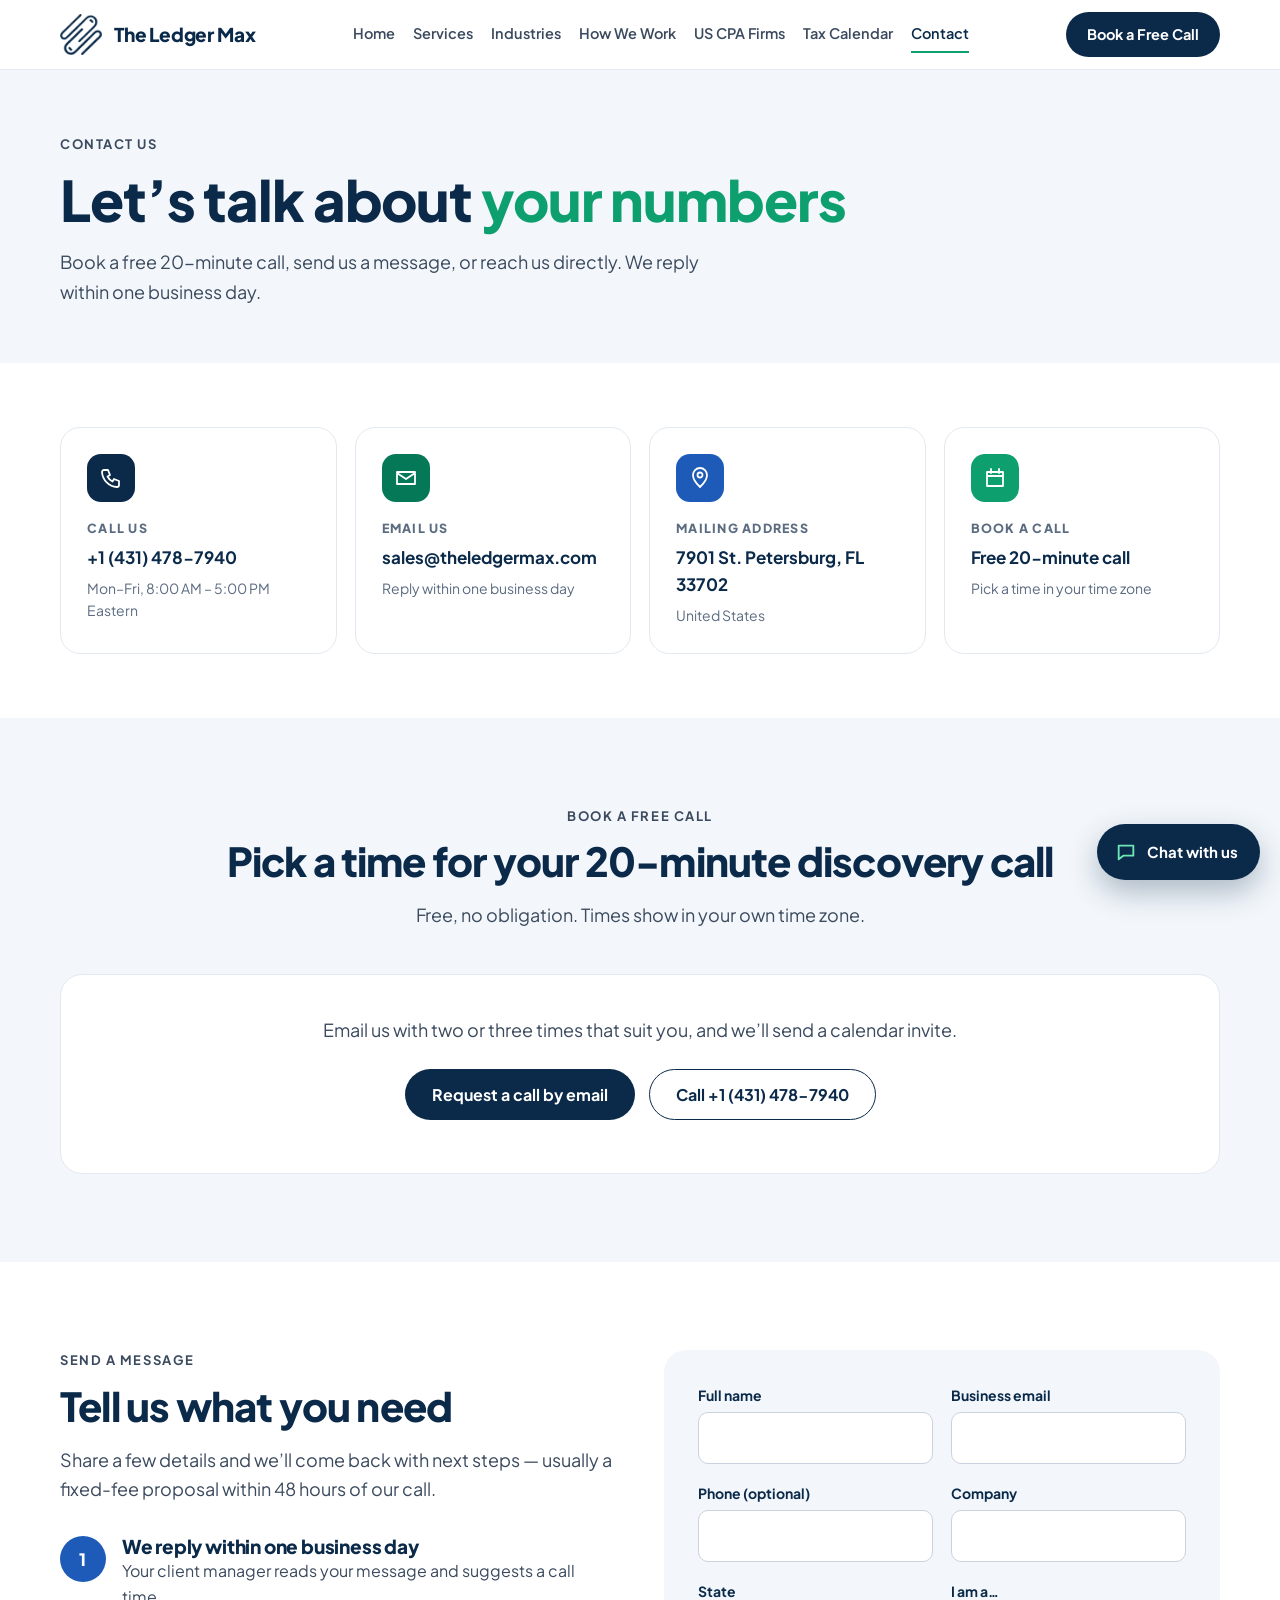
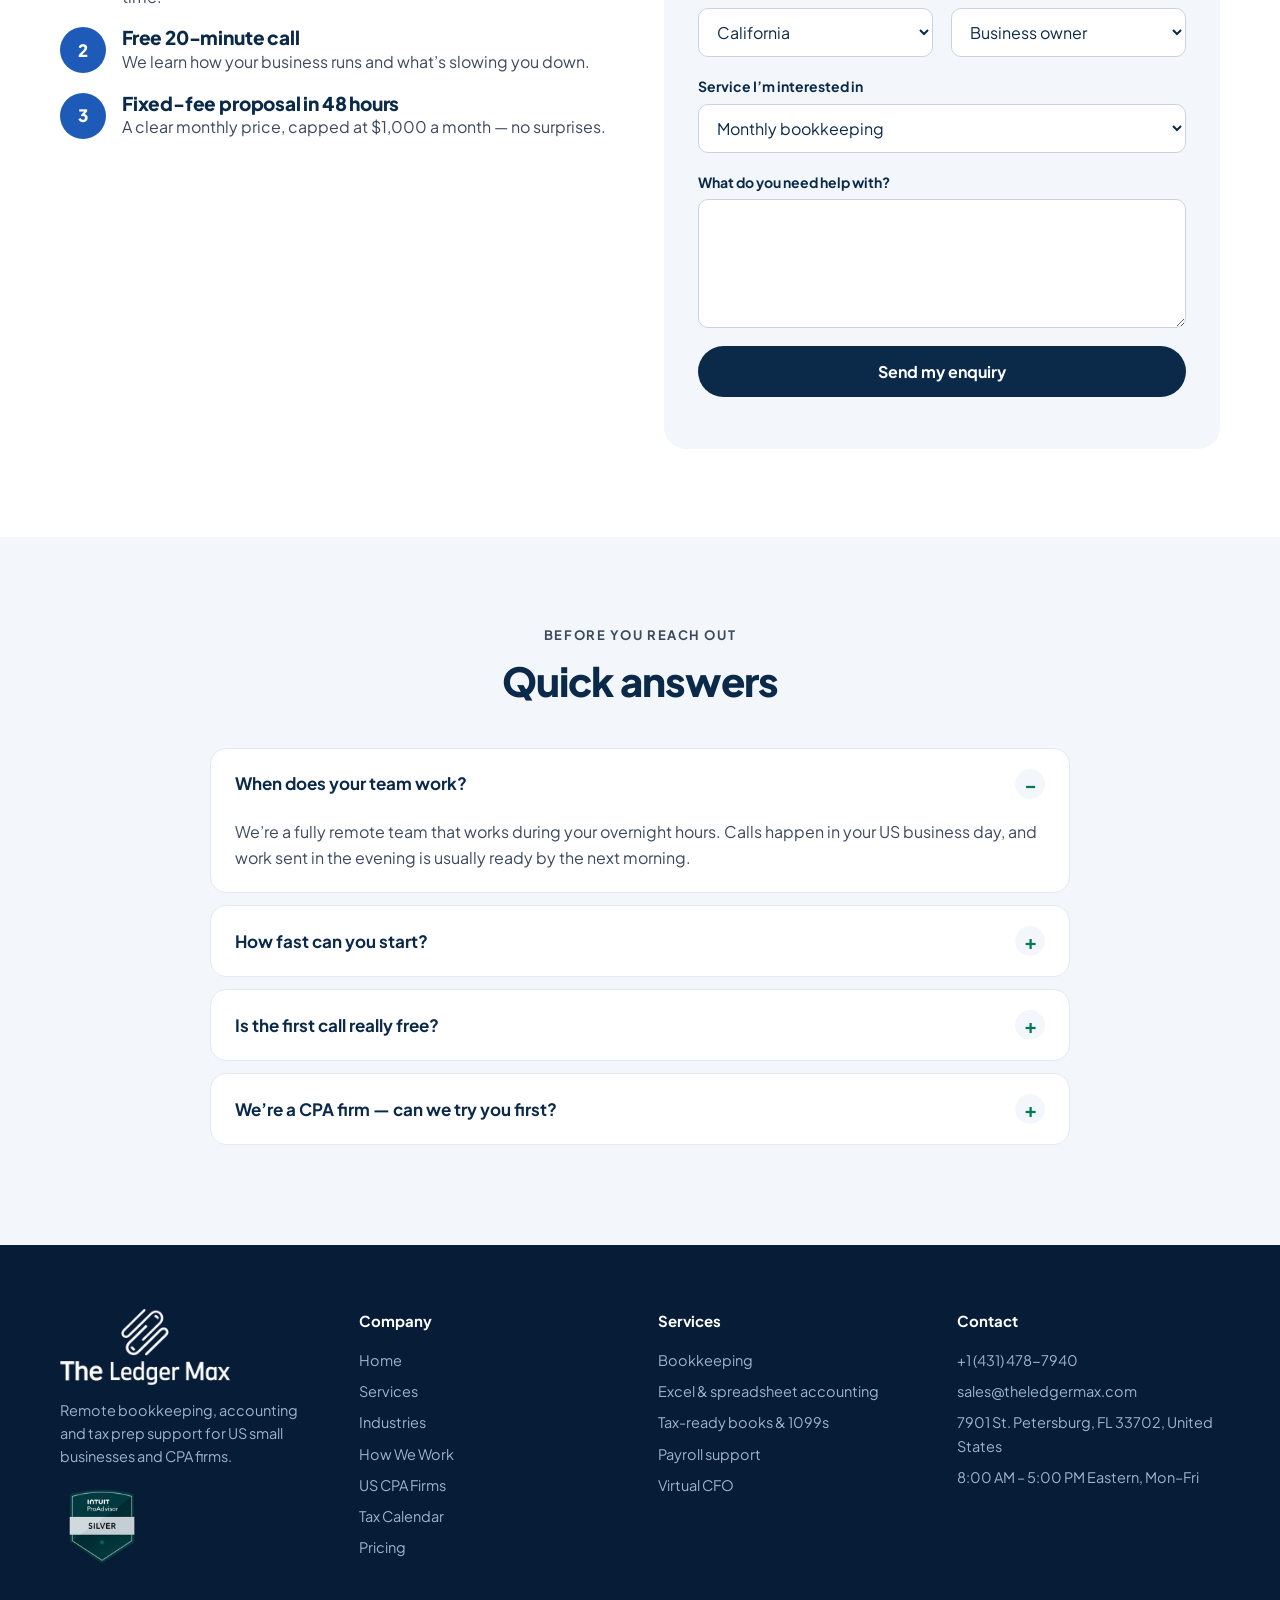
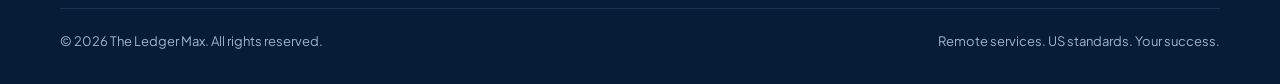
==== commit 26029d33: "Add pricing page; remove pricing from services and industries - New /pricing page with standard plan" ====
--- a/contact.html
+++ b/contact.html
@@ -161,7 +161,7 @@
       </div>
       <div>
         <h4>Company</h4>
-        <a href="/">Home</a><a href="/services">Services</a><a href="/industries">Industries</a><a href="/how-we-work">How We Work</a><a href="/us-cpa-firms">US CPA Firms</a><a href="/tax-calendar">Tax Calendar</a>
+        <a href="/">Home</a><a href="/services">Services</a><a href="/industries">Industries</a><a href="/how-we-work">How We Work</a><a href="/us-cpa-firms">US CPA Firms</a><a href="/tax-calendar">Tax Calendar</a><a href="/pricing">Pricing</a>
       </div>
       <div>
         <h4>Services</h4>
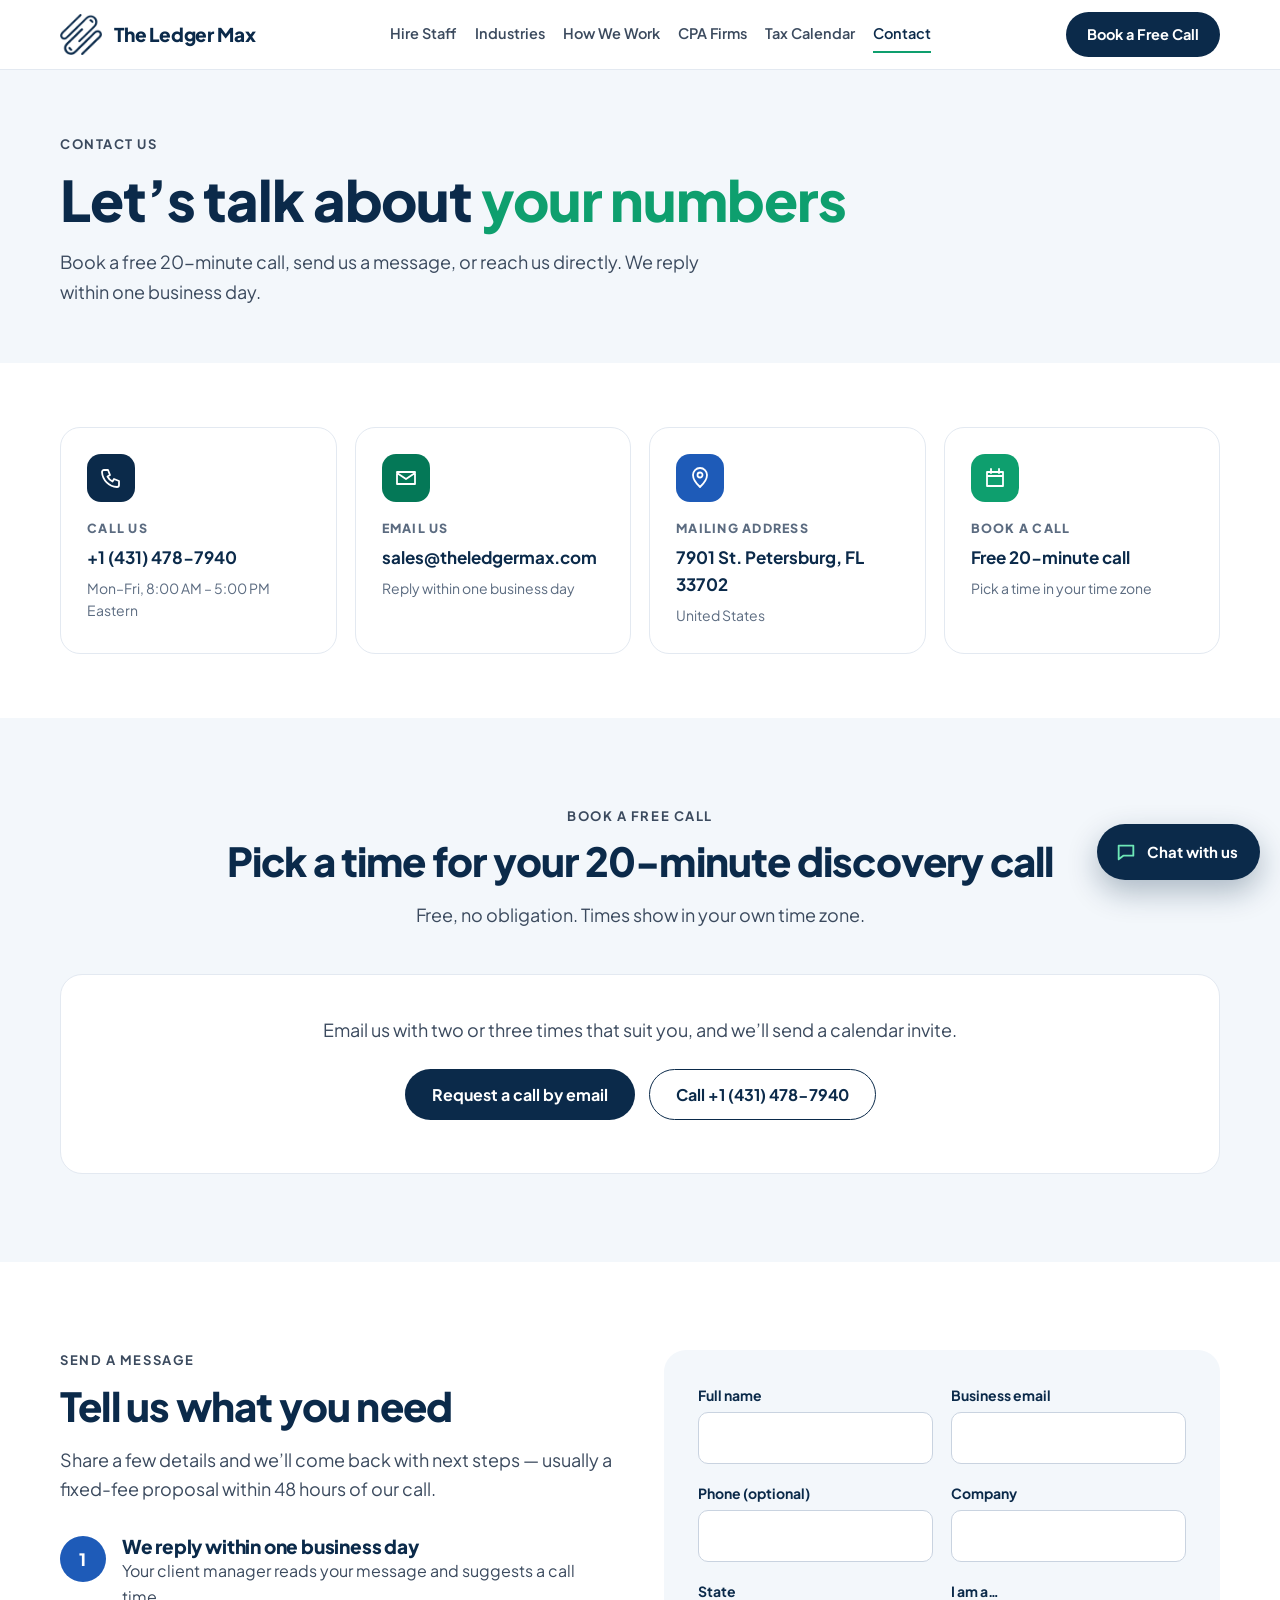
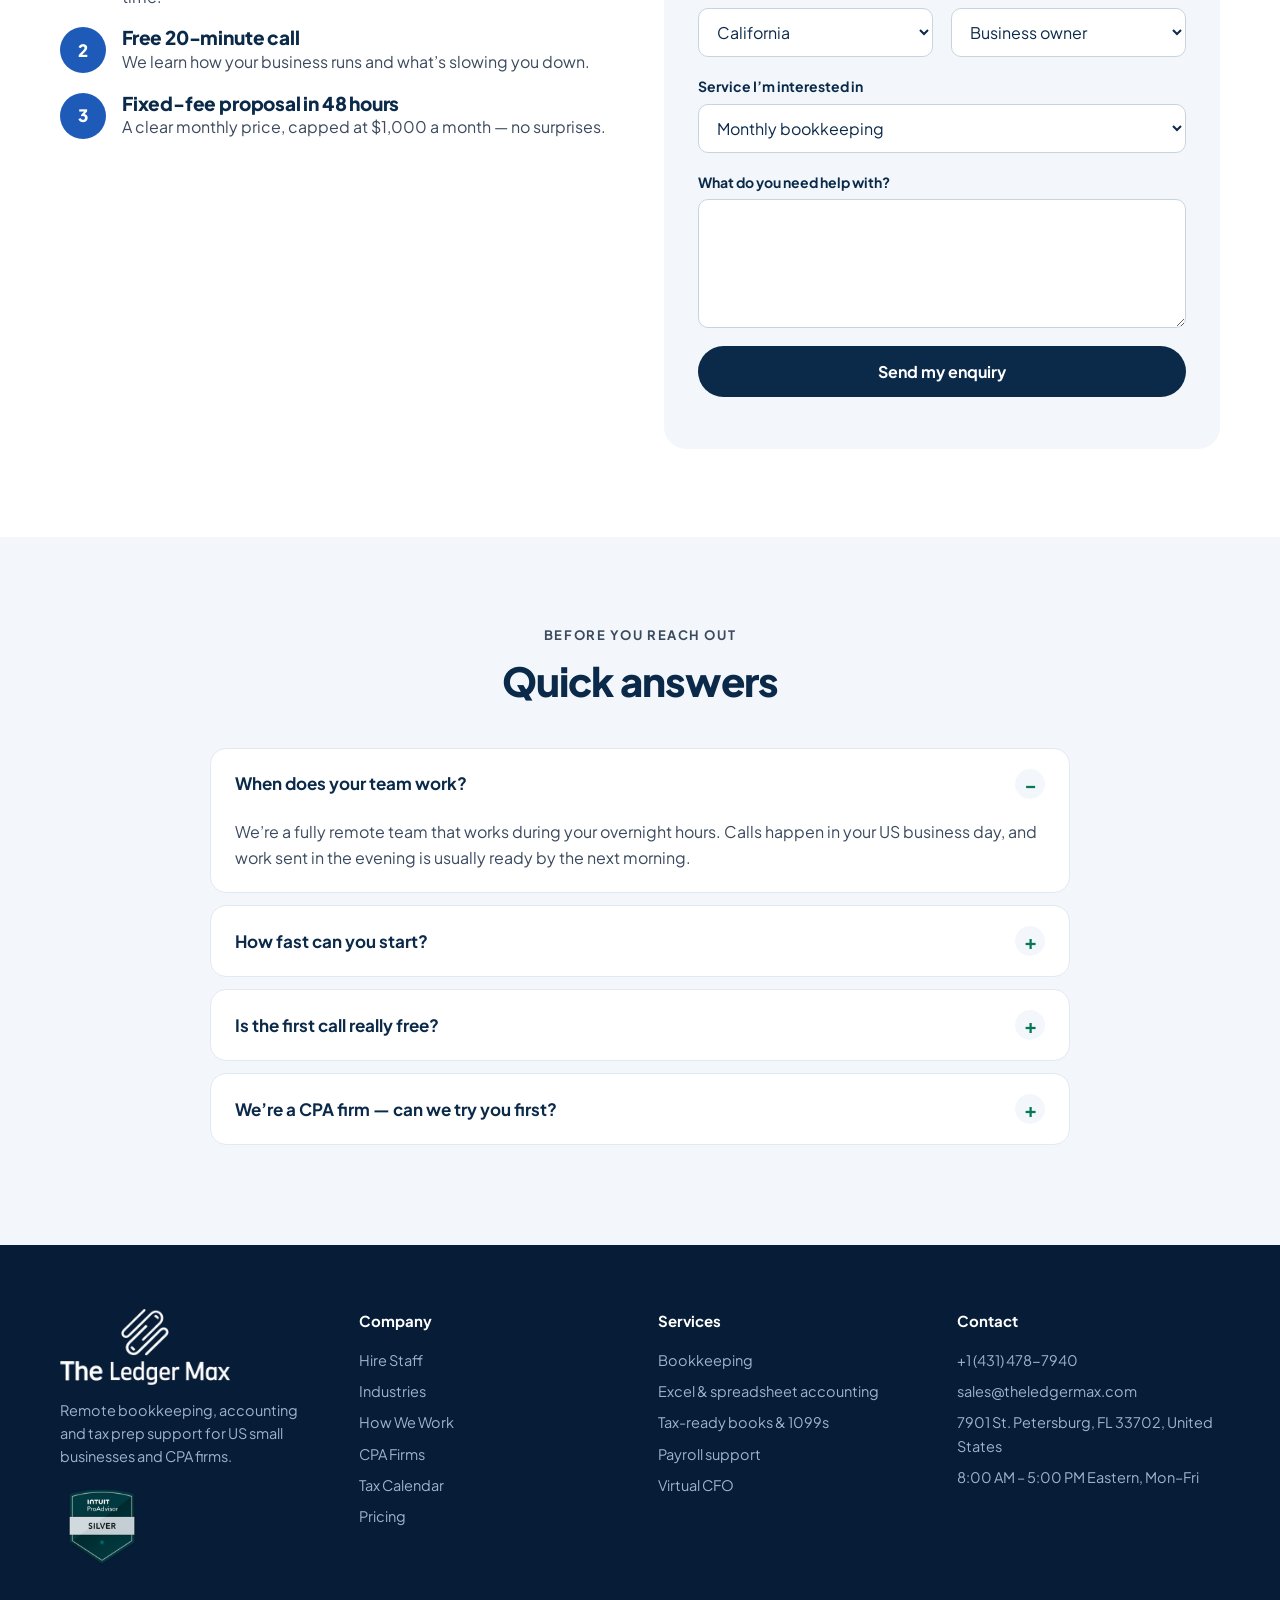
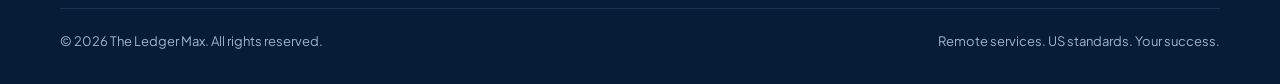
==== commit e065ff26: "Rearrange nav: remove Home, rename Services→Hire Staff, US CPA Firms→CPA Firms Logo now serves as th" ====
--- a/contact.html
+++ b/contact.html
@@ -28,11 +28,10 @@
       <span><span class="brand-name">The Ledger Max</span><span class="brand-tag">Remote Accounting for US Businesses &amp; CPA Firms</span></span>
     </a>
     <nav class="nav" id="site-nav" aria-label="Main">
-        <a href="/">Home</a>
-        <a href="/services">Services</a>
+        <a href="/services">Hire Staff</a>
         <a href="/industries">Industries</a>
         <a href="/how-we-work">How We Work</a>
-        <a href="/us-cpa-firms">US CPA Firms</a>
+        <a href="/us-cpa-firms">CPA Firms</a>
         <a href="/tax-calendar">Tax Calendar</a>
         <a href="/contact" aria-current="page">Contact</a>
         <a class="btn btn-navy nav-cta" href="/contact#book">Book a Free Call</a>
@@ -92,7 +91,7 @@
       <div class="booking-fallback">
         <p class="lead" style="margin-top:0">Email us with two or three times that suit you, and we’ll send a calendar invite.</p>
         <div class="btn-row" style="justify-content:center;margin-top:8px">
-          <a class="btn btn-navy" href="mailto:sales@theledgermax.com?subject=Free%20discovery%20call">Request a call by email</a>
+          <a class="btn btn-navy" href="mailto:sales@theledgermax.com?subject=Free%20discovery%20call%20request&body=Hi%20The%20Ledger%20Max%20team%2C%0A%0AI%27d%20like%20to%20schedule%20a%20free%2020-minute%20discovery%20call.%0A%0AHere%20are%20a%20few%20times%20that%20work%20for%20me%3A%0A1.%20%0A2.%20%0A3.%20%0A%0APlease%20confirm%20a%20time%20and%20send%20a%20calendar%20invite.%0A%0AThanks%2C%0A">Request a call by email</a>
           <a class="btn btn-ghost" href="tel:+14314787940">Call +1 (431) 478-7940</a>
         </div>
       </div>
@@ -160,8 +159,7 @@
         <img src="/assets/img/proadvisor-silver.png" alt="Intuit QuickBooks ProAdvisor Silver badge" width="84" height="84" style="margin-top:16px">
       </div>
       <div>
-        <h4>Company</h4>
-        <a href="/">Home</a><a href="/services">Services</a><a href="/industries">Industries</a><a href="/how-we-work">How We Work</a><a href="/us-cpa-firms">US CPA Firms</a><a href="/tax-calendar">Tax Calendar</a><a href="/pricing">Pricing</a>
+        <h4>Company</h4><a href="/services">Hire Staff</a><a href="/industries">Industries</a><a href="/how-we-work">How We Work</a><a href="/us-cpa-firms">CPA Firms</a><a href="/tax-calendar">Tax Calendar</a><a href="/pricing">Pricing</a>
       </div>
       <div>
         <h4>Services</h4>
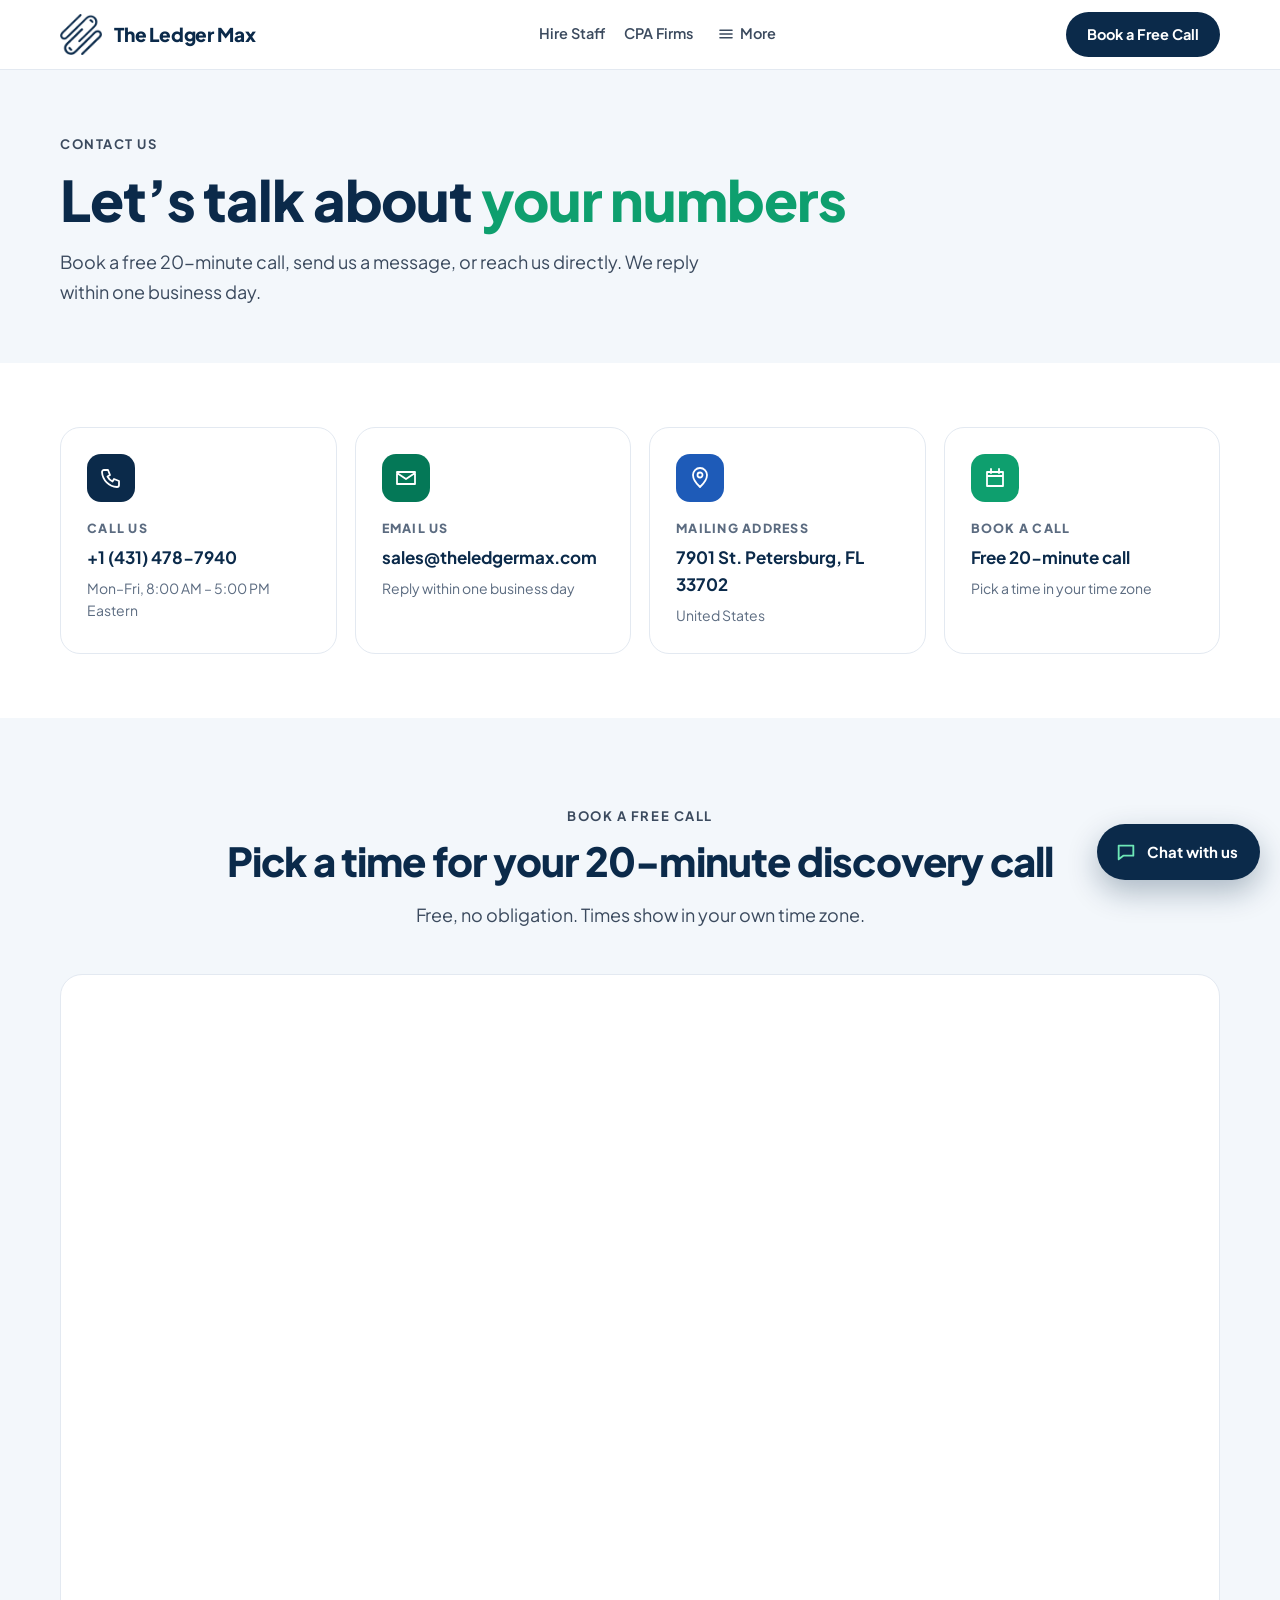
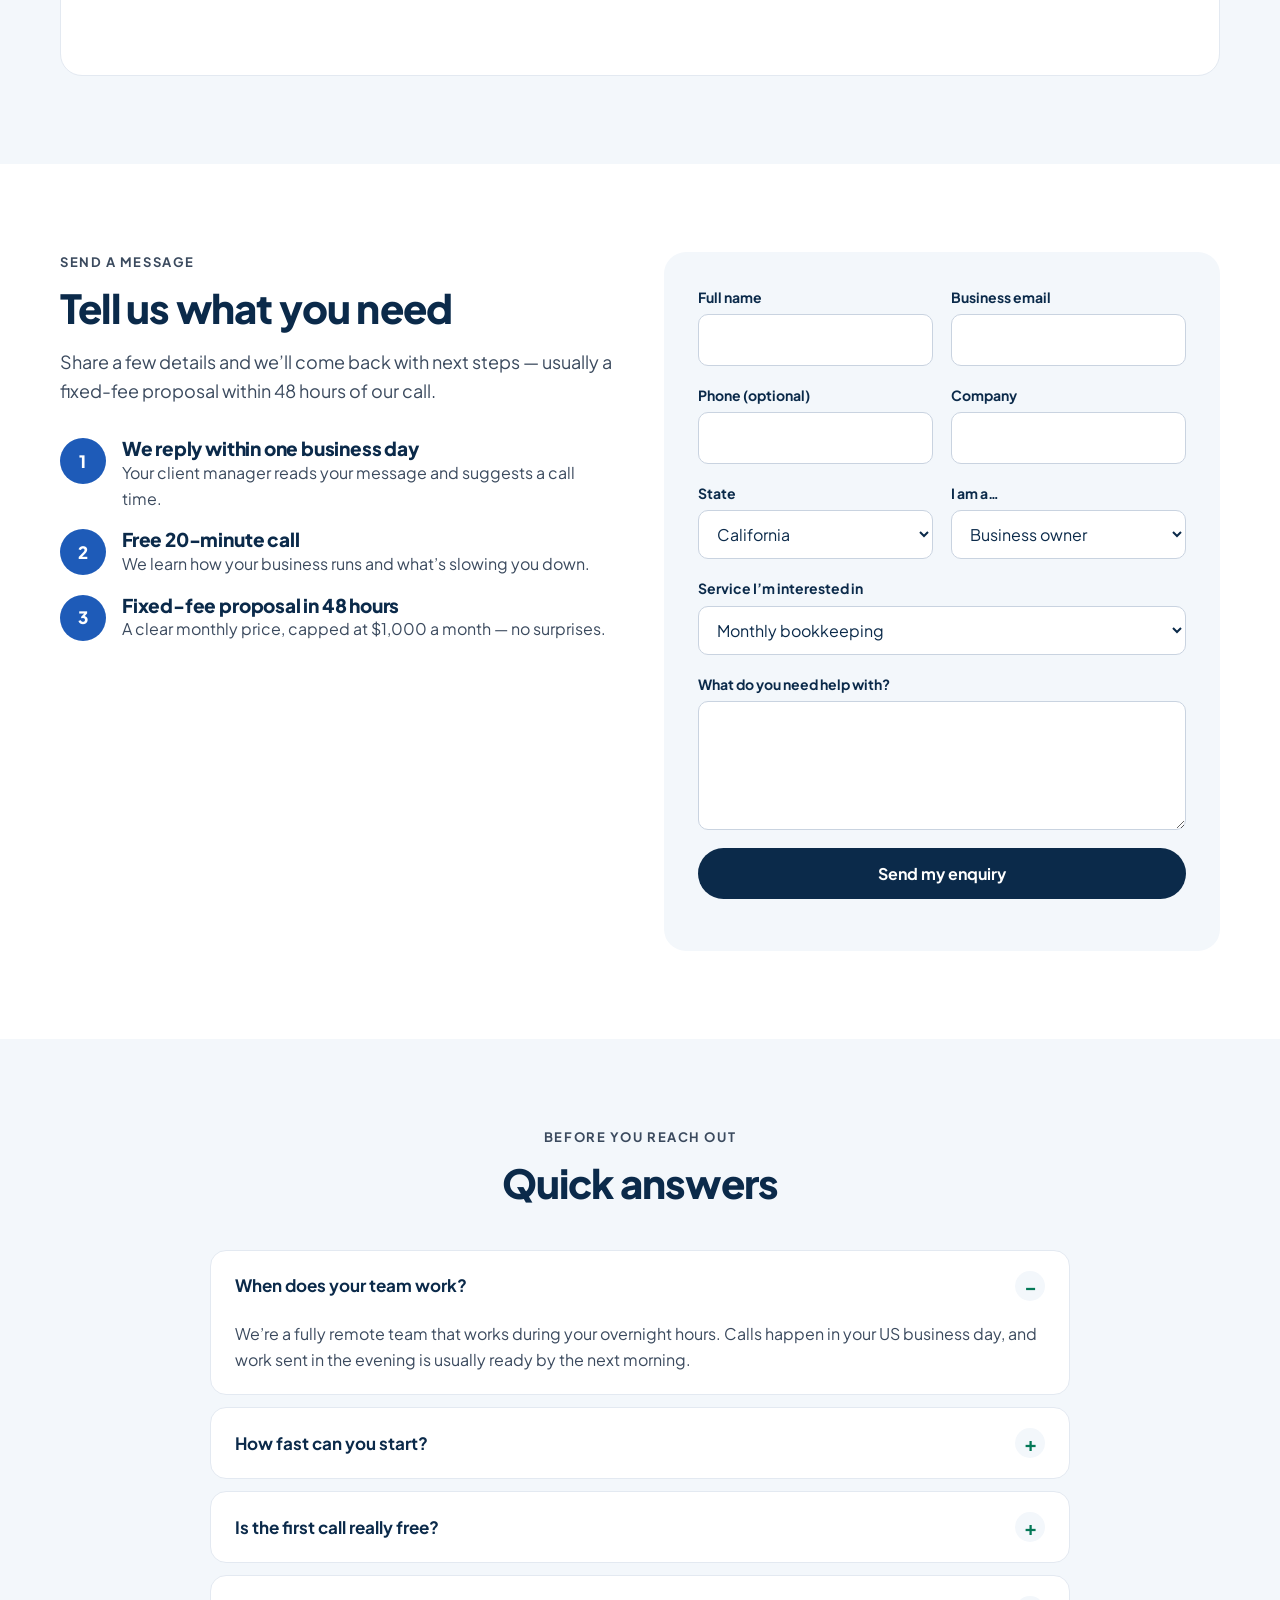
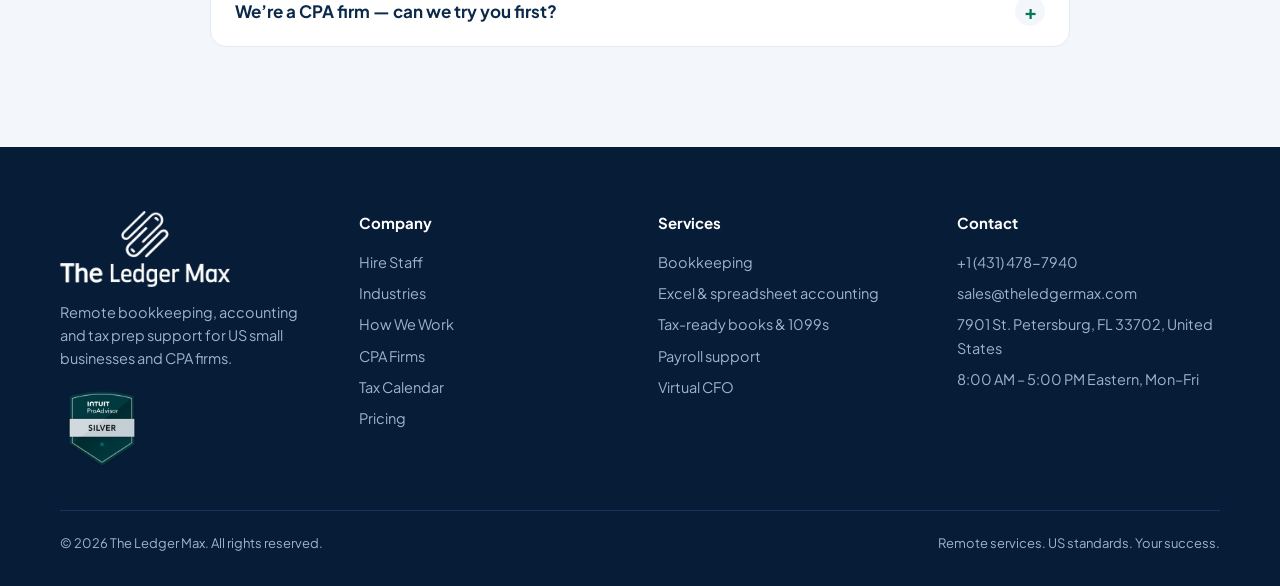
==== commit 4b67896f: "Add nav-more dropdown, fix Calendly URL, hide nav-sub links on desktop - Desktop nav now shows a ≡ M" ====
--- a/contact.html
+++ b/contact.html
@@ -29,16 +29,29 @@
     </a>
     <nav class="nav" id="site-nav" aria-label="Main">
         <a href="/services">Hire Staff</a>
+        <a href="/industries" class="nav-sub">Industries</a>
+        <a href="/how-we-work" class="nav-sub">How We Work</a>
+        <a href="/us-cpa-firms">CPA Firms</a>
+        <a href="/tax-calendar" class="nav-sub">Tax Calendar</a>
+        <a href="/contact" class="nav-sub" aria-current="page">Contact</a>
+<div class="nav-more-wrap">
+      <button type="button" class="nav-more-btn" aria-expanded="false" aria-label="More pages">
+        <svg width="18" height="18" viewBox="0 0 24 24" fill="none" stroke="currentColor" stroke-width="2.2" stroke-linecap="round" aria-hidden="true"><path d="M4 7h16M4 12h16M4 17h16"/></svg>
+        <span>More</span>
+      </button>
+      <div class="nav-more-drop" hidden>
         <a href="/industries">Industries</a>
         <a href="/how-we-work">How We Work</a>
-        <a href="/us-cpa-firms">CPA Firms</a>
         <a href="/tax-calendar">Tax Calendar</a>
-        <a href="/contact" aria-current="page">Contact</a>
-        <a class="btn btn-navy nav-cta" href="/contact#book">Book a Free Call</a>
+        <a href="/contact">Contact</a>
+      </div>
+    </div>
+            <a class="btn btn-navy nav-cta" href="/contact#book">Book a Free Call</a>
     </nav>
     <div class="header-cta"><a class="btn btn-navy" href="/contact#book">Book a Free Call</a></div>
     <button class="nav-toggle" type="button" aria-label="Open menu" aria-expanded="false" aria-controls="site-nav">
-      <svg width="22" height="22" viewBox="0 0 24 24" fill="none" stroke="#0B2A4A" stroke-width="2" stroke-linecap="round" aria-hidden="true"><path d="M4 7h16M4 12h16M4 17h16"/></svg>
+      <svg class="icon-hamburger" width="22" height="22" viewBox="0 0 24 24" fill="none" stroke="#0B2A4A" stroke-width="2" stroke-linecap="round" aria-hidden="true"><path d="M4 7h16M4 12h16M4 17h16"/></svg>
+      <svg class="icon-close" width="22" height="22" viewBox="0 0 24 24" fill="none" stroke="#0B2A4A" stroke-width="2" stroke-linecap="round" aria-hidden="true"><path d="M18 6 6 18M6 6l12 12"/></svg>
     </button>
   </div>
 </header>
@@ -159,7 +172,7 @@
         <img src="/assets/img/proadvisor-silver.png" alt="Intuit QuickBooks ProAdvisor Silver badge" width="84" height="84" style="margin-top:16px">
       </div>
       <div>
-        <h4>Company</h4><a href="/services">Hire Staff</a><a href="/industries">Industries</a><a href="/how-we-work">How We Work</a><a href="/us-cpa-firms">CPA Firms</a><a href="/tax-calendar">Tax Calendar</a><a href="/pricing">Pricing</a>
+        <h4>Company</h4><a href="/services">Hire Staff</a><a href="/industries" class="nav-sub">Industries</a><a href="/how-we-work" class="nav-sub">How We Work</a><a href="/us-cpa-firms">CPA Firms</a><a href="/tax-calendar" class="nav-sub">Tax Calendar</a><a href="/pricing">Pricing</a>
       </div>
       <div>
         <h4>Services</h4>
--- a/assets/css/styles.css
+++ b/assets/css/styles.css
@@ -81,6 +81,9 @@
 .header-cta { display: inline-flex; }
 .header-cta .btn { min-height: 44px; padding: 10px 20px; font-size: 14.5px; }
 .nav-toggle { display: none; width: 44px; height: 44px; border: 1px solid var(--line); border-radius: 12px; background: #fff; cursor: pointer; align-items: center; justify-content: center; }
+.nav-toggle .icon-close { display: none; }
+.nav-toggle[aria-expanded="true"] .icon-hamburger { display: none; }
+.nav-toggle[aria-expanded="true"] .icon-close { display: block; }
 @media (max-width: 1180px) {
   .nav-toggle { display: inline-flex; }
   .nav { display: none; position: absolute; left: 0; right: 0; top: 100%; background: #fff; border-bottom: 1px solid var(--line); flex-direction: column; align-items: stretch; gap: 0; padding: 8px 20px 18px; }
@@ -92,6 +95,18 @@
 }
 .nav .nav-cta { display: none; }
 @media (max-width: 1180px) { .nav .nav-cta { display: block; } }
+
+/* nav-more dropdown (desktop only) */
+.nav-sub { display: none; }
+@media (max-width: 1180px) { .nav-sub { display: block; } }
+.nav-more-wrap { position: relative; }
+.nav-more-btn { background: none; border: 0; border-bottom: 2px solid transparent; font: inherit; font-weight: 600; font-size: 14.5px; color: var(--body); cursor: pointer; display: inline-flex; align-items: center; gap: 5px; padding-block: 6px; white-space: nowrap; }
+.nav-more-btn:hover, .nav-more-btn[aria-expanded="true"] { color: var(--navy); }
+.nav-more-drop { position: absolute; top: calc(100% + 8px); right: 0; background: #fff; border: 1px solid var(--line); border-radius: 16px; box-shadow: 0 12px 32px rgba(11,42,74,.14); min-width: 190px; padding: 8px; z-index: 50; }
+.nav-more-drop[hidden] { display: none; }
+.nav-more-drop a { display: block; padding: 10px 14px; border-radius: 10px; font-weight: 600; font-size: 14.5px; color: var(--body); text-decoration: none; border-bottom: none; }
+.nav-more-drop a:hover { background: var(--tint); color: var(--navy); }
+@media (max-width: 1180px) { .nav-more-wrap { display: none; } }
 
 /* layout helpers */
 .grid { display: grid; grid-template-columns: repeat(auto-fit, minmax(250px, 1fr)); gap: 20px; }
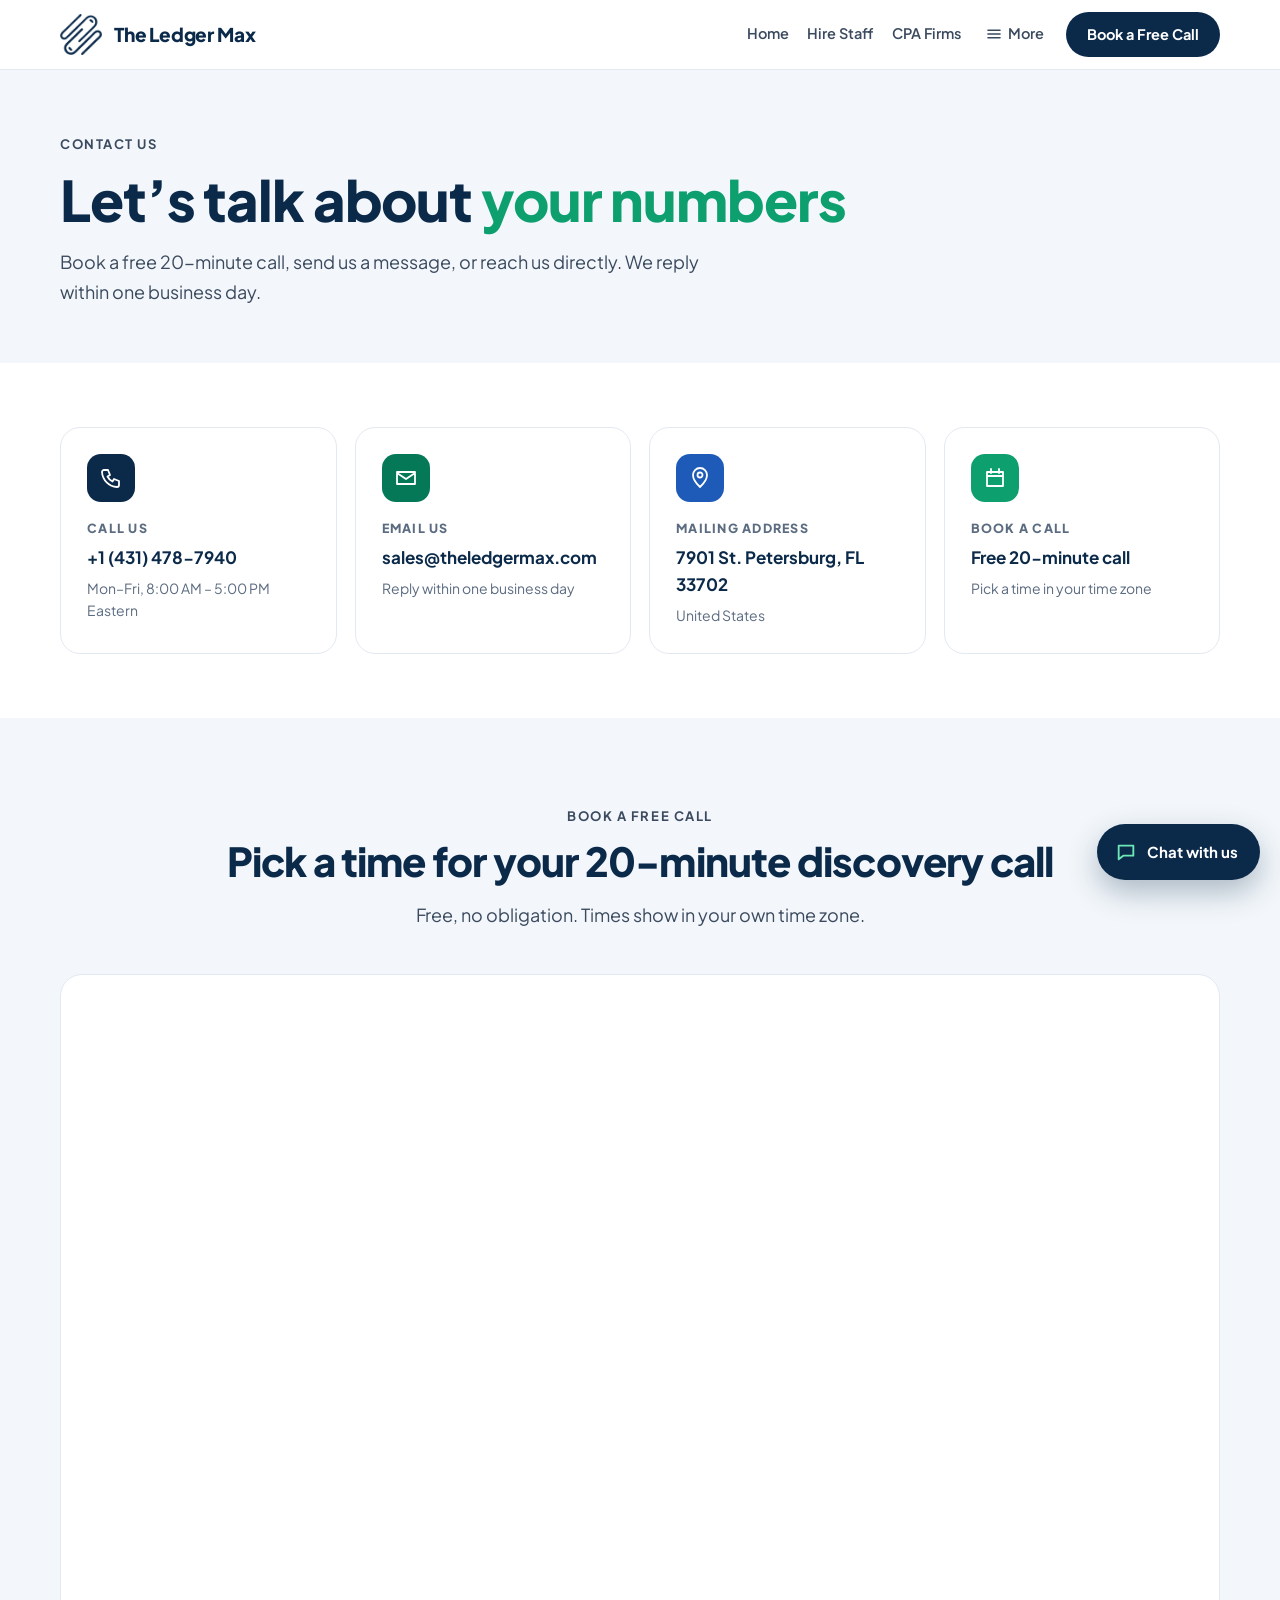
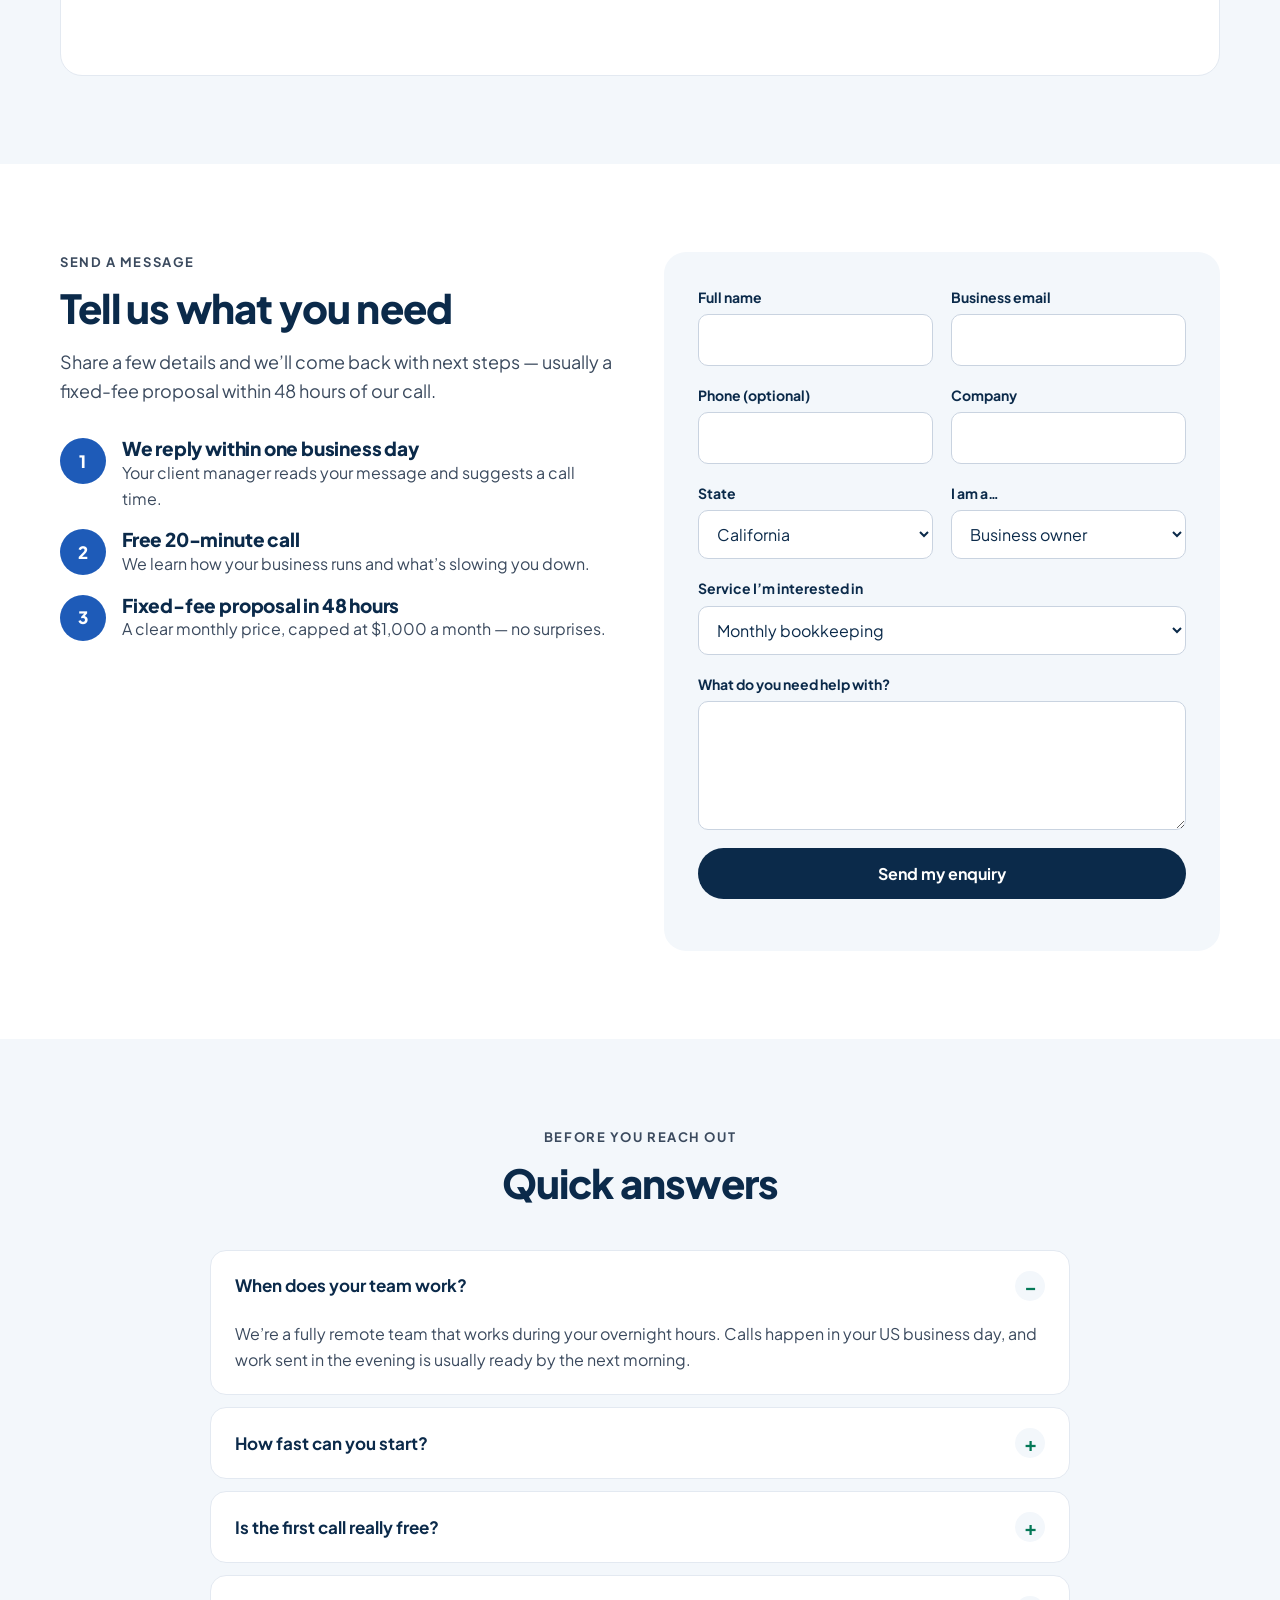
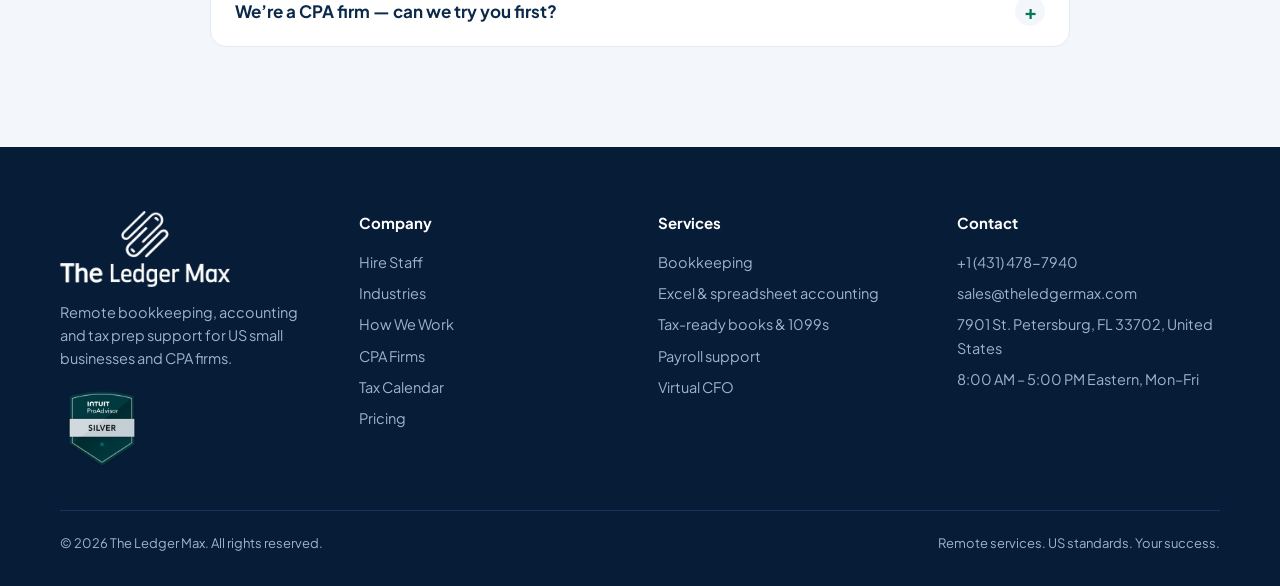
==== commit 2be81b6e: "Add Home to nav, fix header gap between nav and CTA button - Home link added as first nav item on al" ====
--- a/contact.html
+++ b/contact.html
@@ -28,6 +28,7 @@
       <span><span class="brand-name">The Ledger Max</span><span class="brand-tag">Remote Accounting for US Businesses &amp; CPA Firms</span></span>
     </a>
     <nav class="nav" id="site-nav" aria-label="Main">
+        <a href="/">Home</a>
         <a href="/services">Hire Staff</a>
         <a href="/industries" class="nav-sub">Industries</a>
         <a href="/how-we-work" class="nav-sub">How We Work</a>
--- a/assets/css/styles.css
+++ b/assets/css/styles.css
@@ -67,12 +67,12 @@
 
 /* header */
 .site-header { background: #fff; border-bottom: 1px solid var(--line); position: sticky; top: 0; z-index: 40; }
-.header-inner { display: flex; align-items: center; justify-content: space-between; gap: 16px; padding-block: 12px; }
+.header-inner { display: flex; align-items: center; gap: 16px; padding-block: 12px; }
 .brand { display: flex; align-items: center; gap: 12px; text-decoration: none; color: var(--navy); }
 .brand img { width: 42px; height: auto; }
 .brand-name { font-weight: 800; font-size: 19px; letter-spacing: -0.01em; display: block; line-height: 1.2; }
 .brand-tag { font-size: 11.5px; color: var(--muted); font-weight: 500; display: block; }
-.nav { display: flex; align-items: center; gap: 18px; }
+.nav { display: flex; align-items: center; gap: 18px; margin-left: auto; }
 .nav a, .header-cta .btn { white-space: nowrap; }
 @media (max-width: 1320px) { .brand-tag { display: none; } }
 .nav a { color: var(--body); text-decoration: none; font-weight: 600; font-size: 14.5px; padding-block: 6px; border-bottom: 2px solid transparent; }
